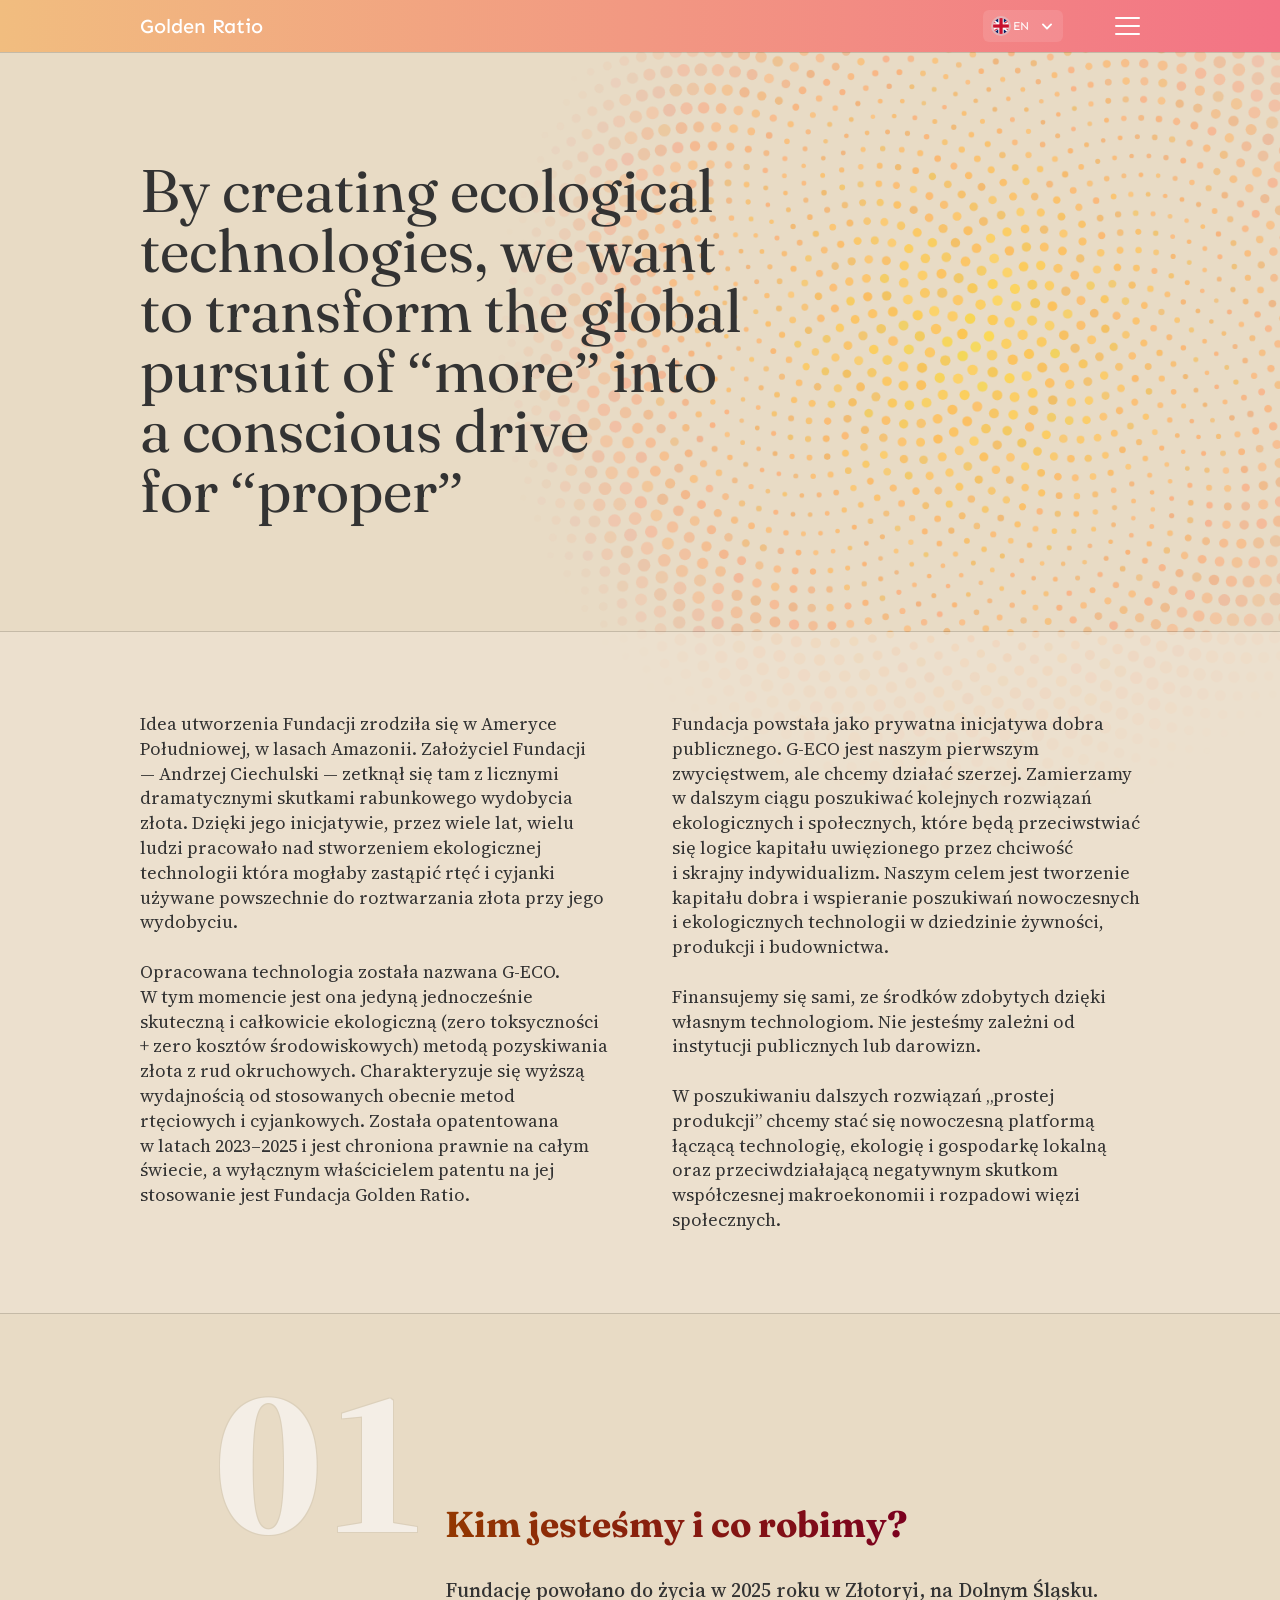
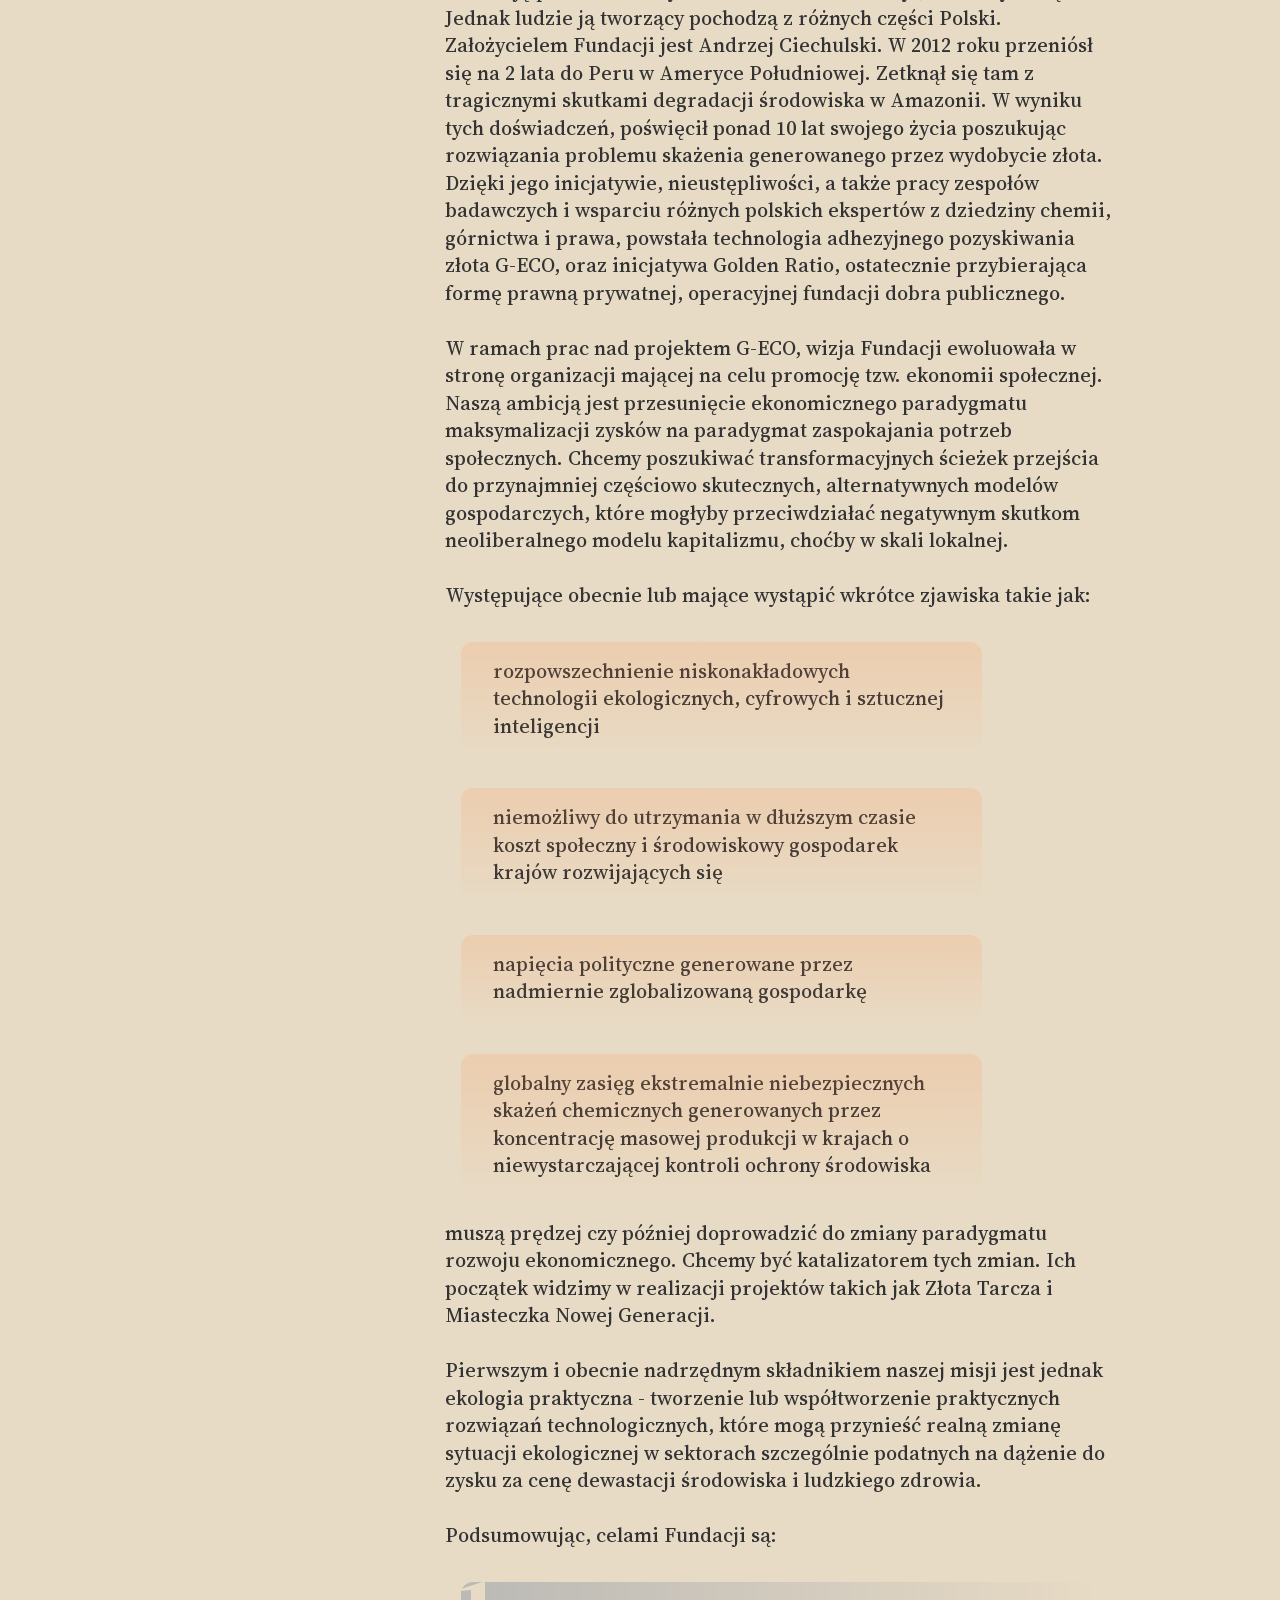
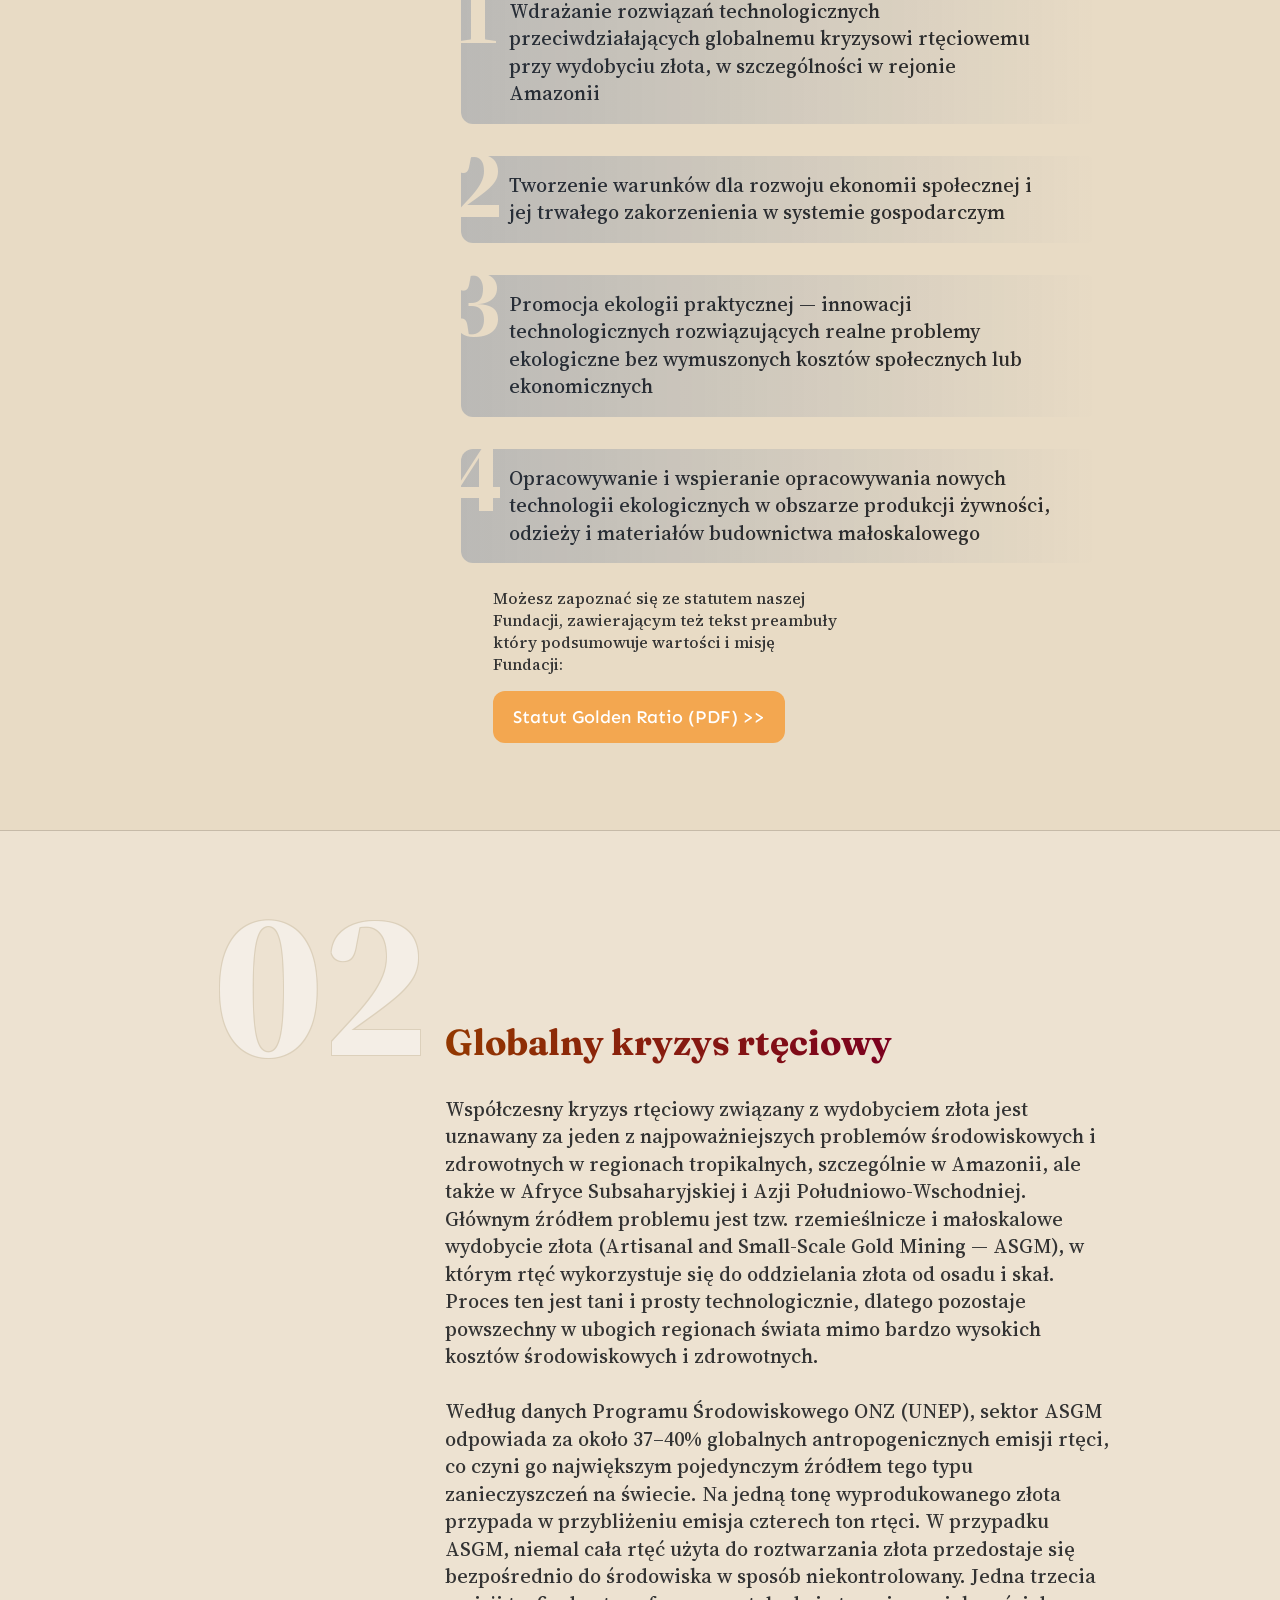
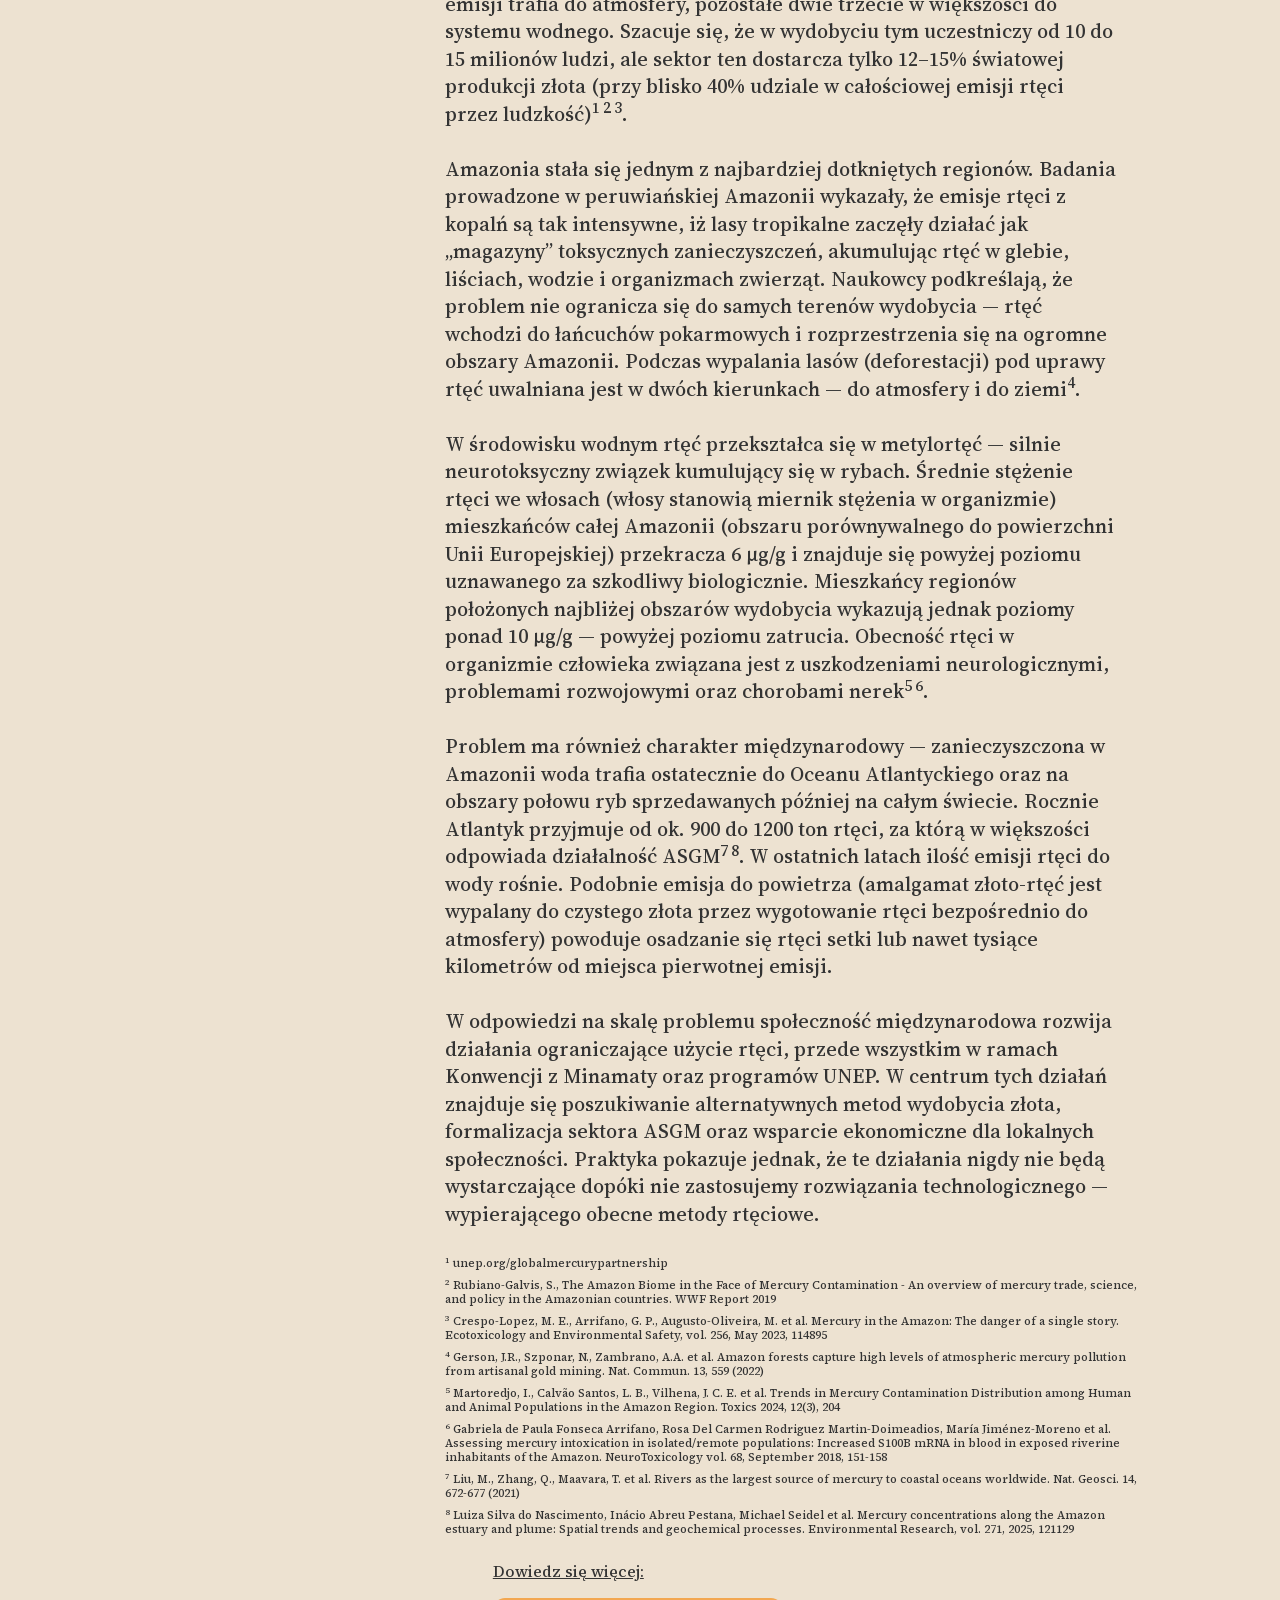
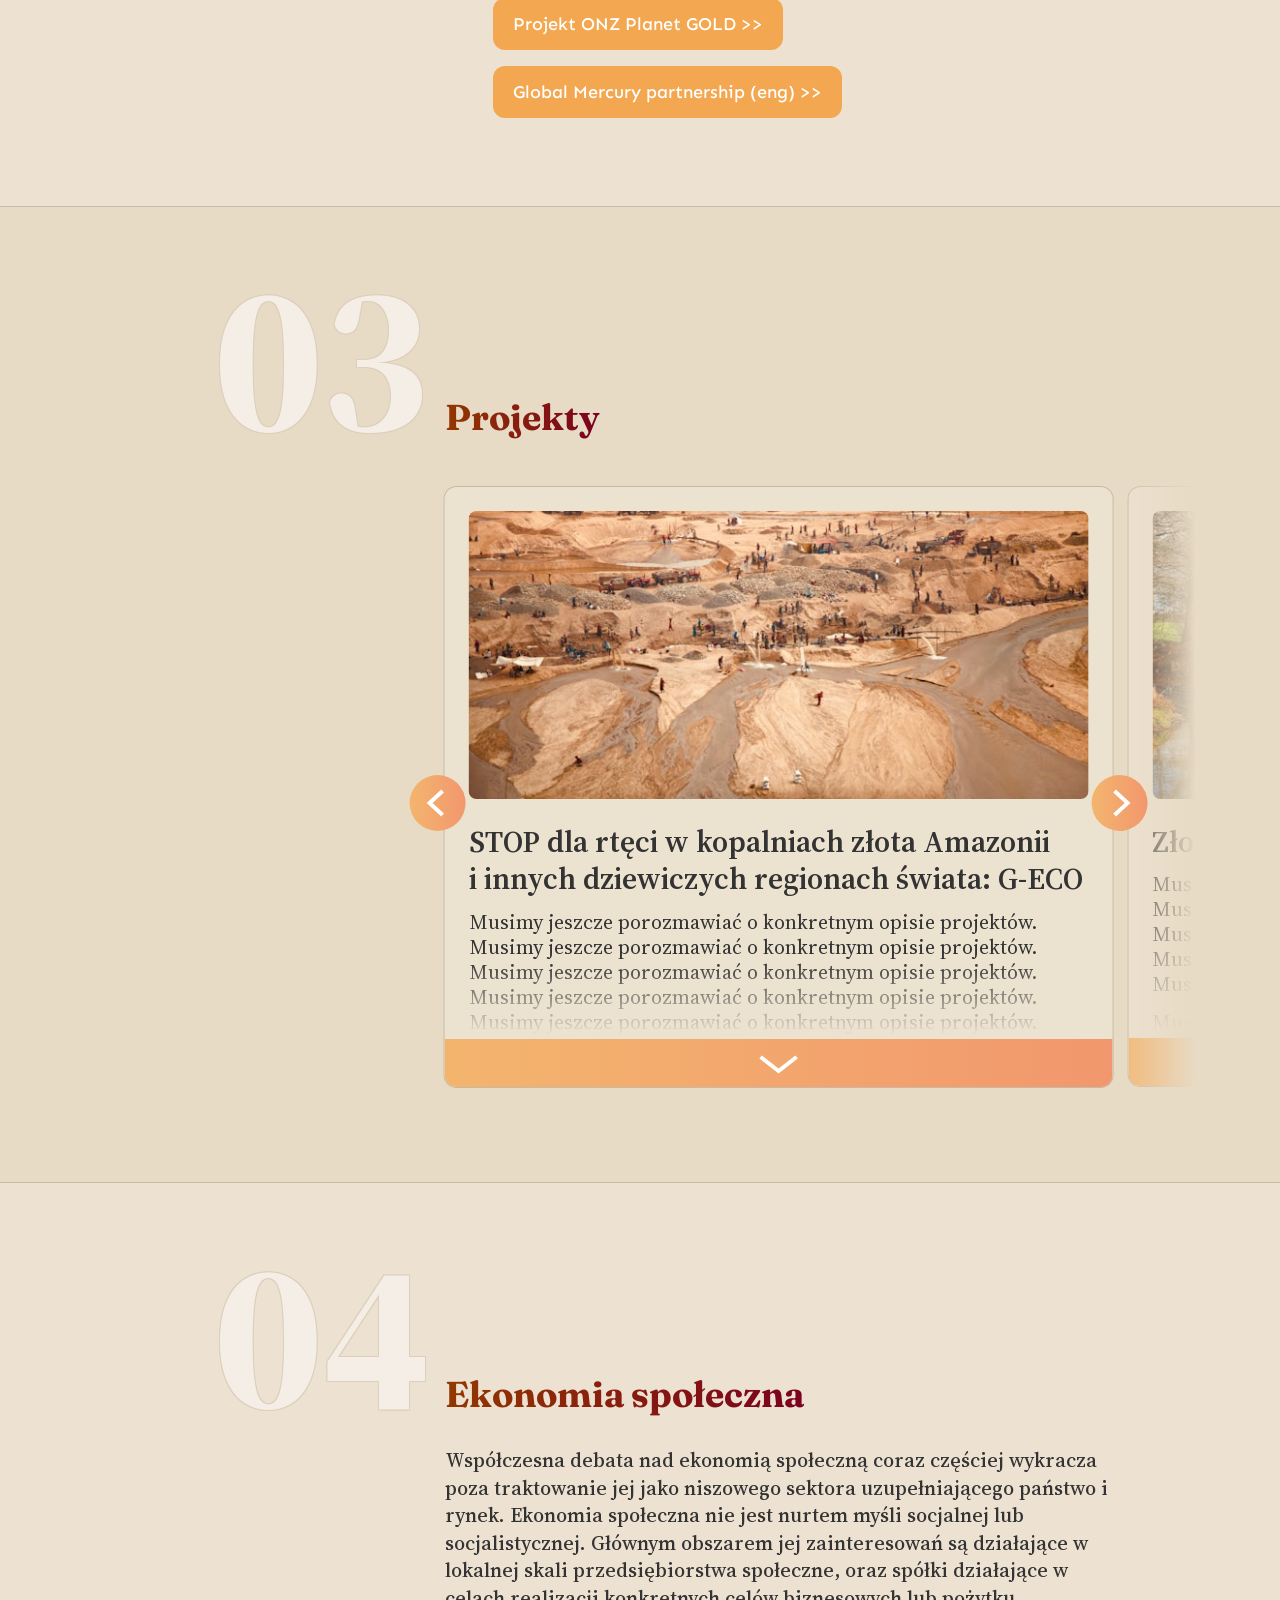
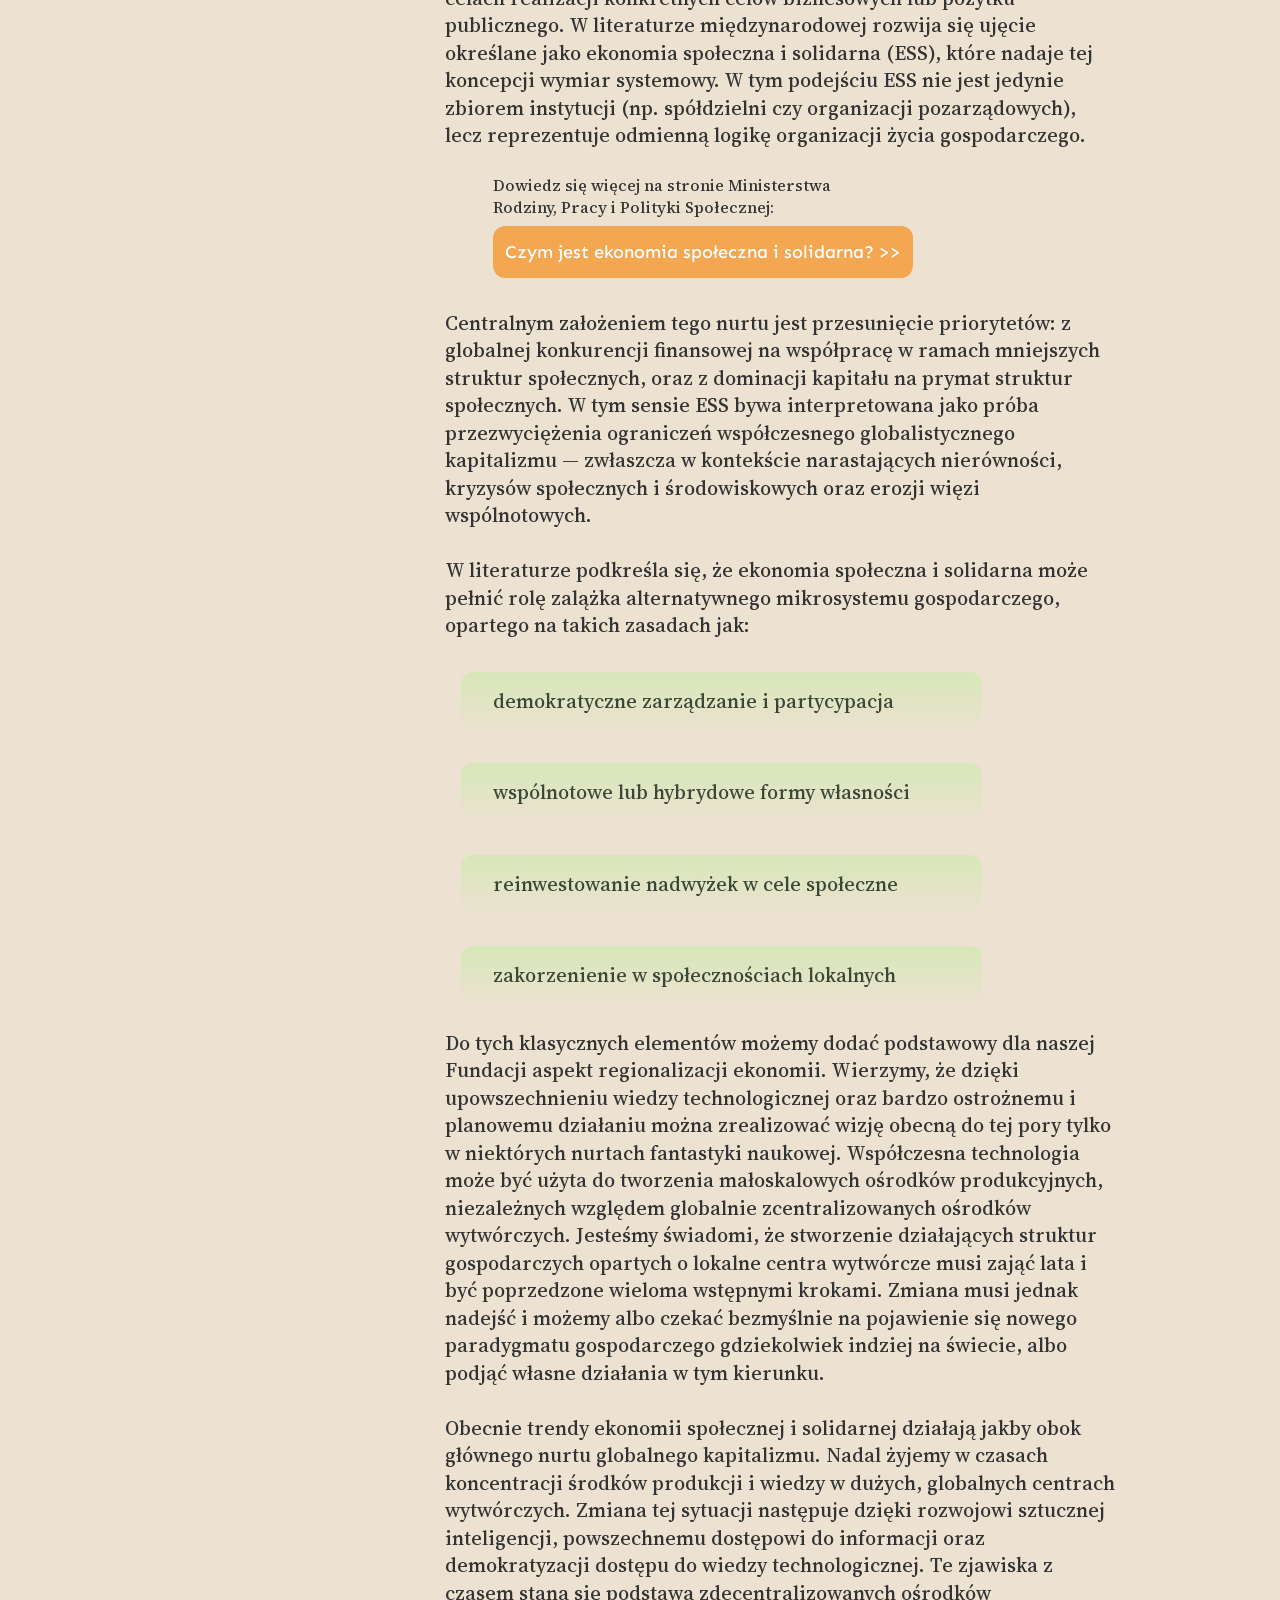
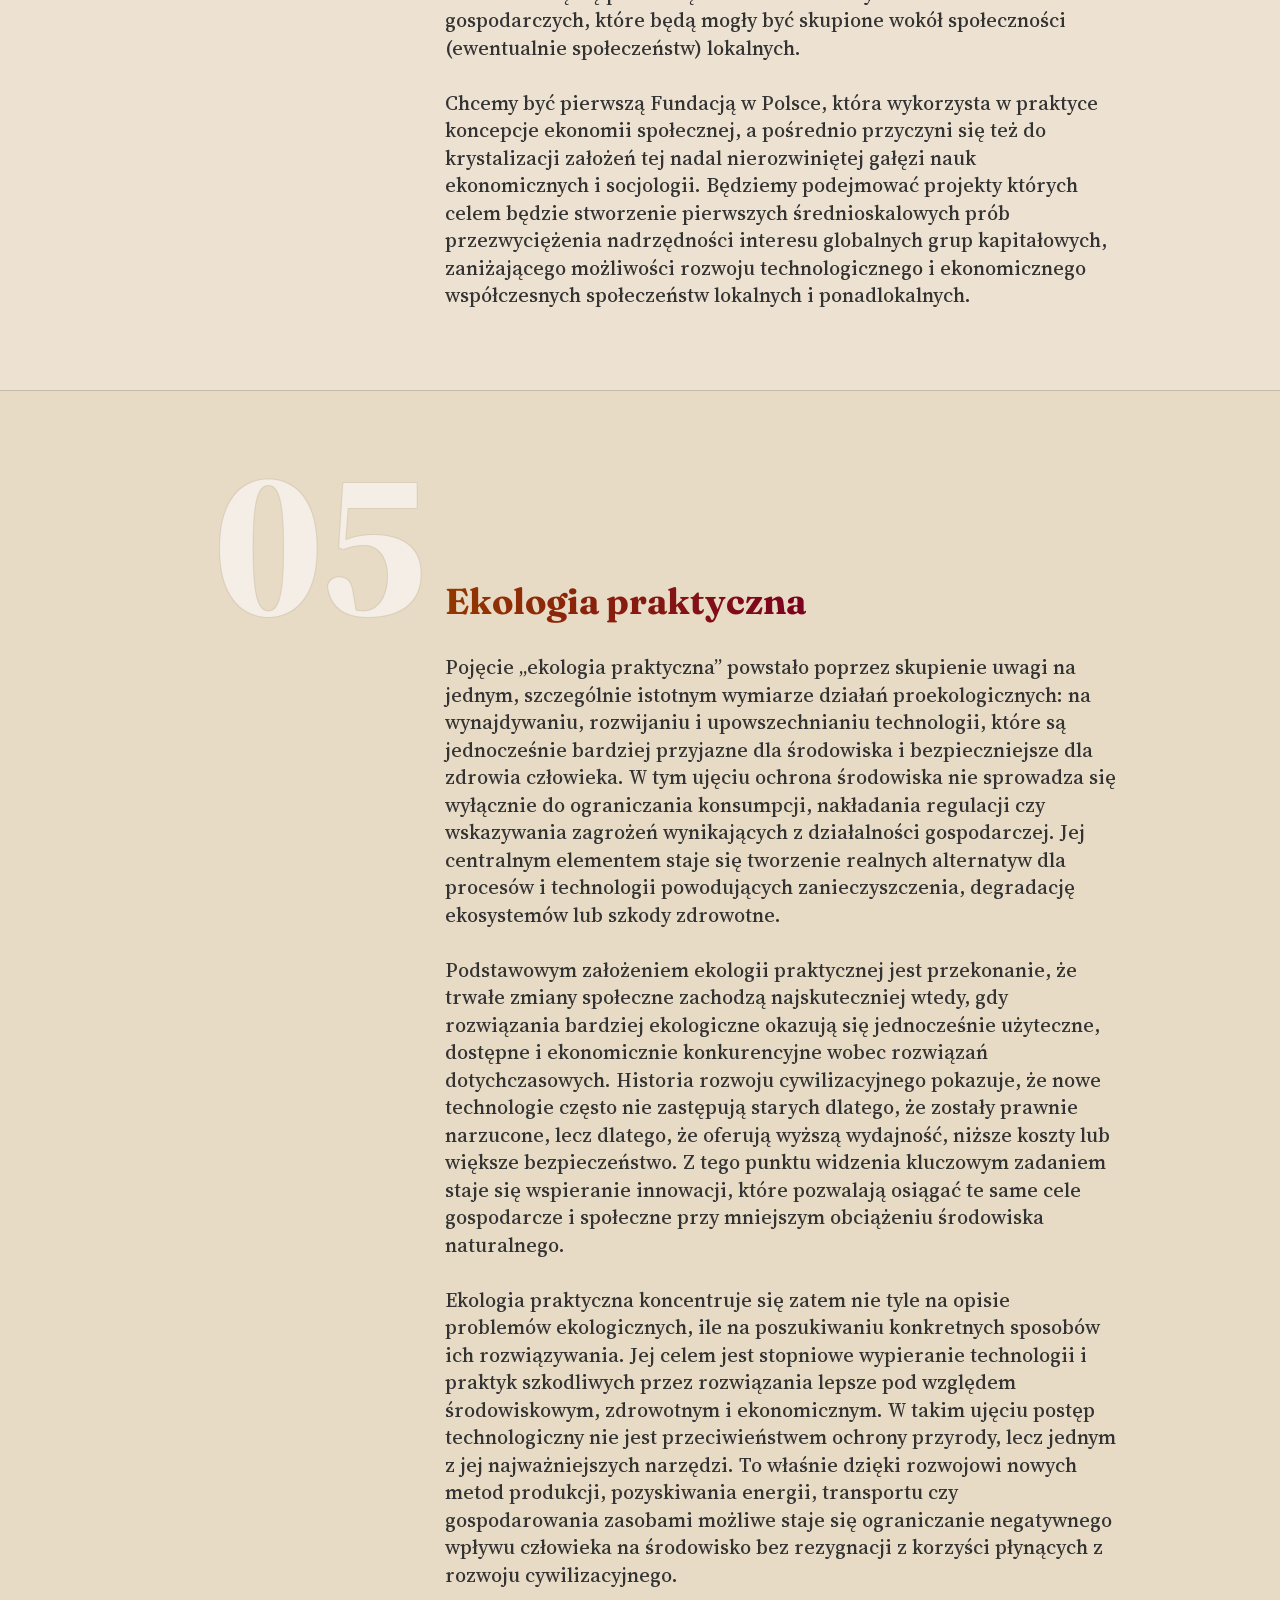
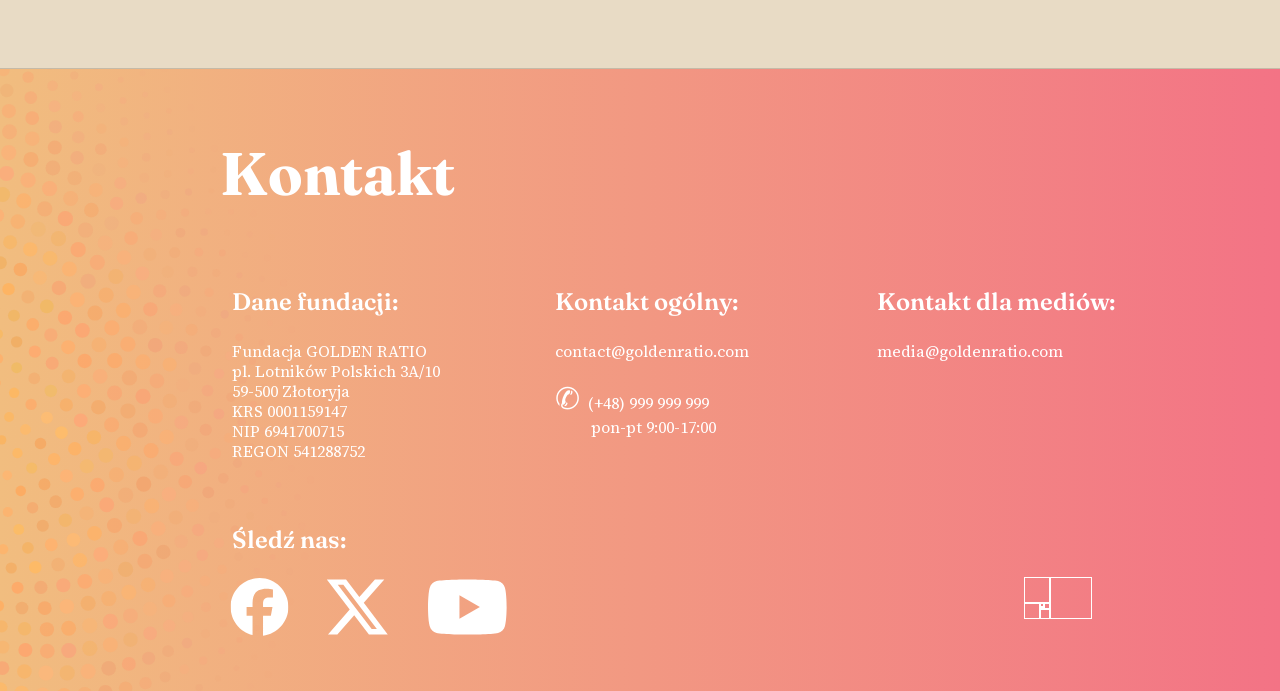
==== en/index.html @ 691ec21d "Add files via upload" ====
<!doctype html>
<html lang="en">
  <head>
    <meta charset="UTF-8" />
    <link rel="icon" type="image/svg+xml" href="/icons/favicon.svg" />
    <meta name="viewport" content="width=device-width, initial-scale=1.0" />
    <title>The Golden Ratio Foundation</title>

    <link rel="canonical" href="https://goldenratio.com/en/" />
    <link rel="alternate" hreflang="pl" href="https://goldenratio.com/" />
    <link rel="alternate" hreflang="en" href="https://goldenratio.com/en/" />
    <link rel="alternate" hreflang="es" href="https://goldenratio.com/es/" />
    <link rel="alternate" hreflang="pt" href="https://goldenratio.com/pt/" />
    <link rel="alternate" hreflang="x-default" href="https://goldenratio.com/" />

    <meta property="og:type" content="website">
    <meta property="og:title" content="The Golden Ratio Foundation">
    <meta property="og:description" content="We&rsquo;re transforming global &ldquo;more&rdquo; into a conscious &ldquo;good&rdquo;">
    <meta property="og:url" content="https://goldenratio.com/en/">
    <meta property="og:image" content="https://goldenratio.com/og-image.jpg">
    <meta property="og:locale" content="en_UK">
    <script type="module" crossorigin src="/assets/main-yOj0MkEY.js"></script>
    <link rel="stylesheet" crossorigin href="/assets/main-DpLhzsqS.css">
  </head>




  <body class="bg-prim text-sec font-main antialiased min-h-full min-w-full flex flex-col">

    <header
      id="start"
      x-data="{ menuOpen: false }"
      class="flex flex-col items-center"
    >

      <div class="navbar z-30 shadow-[0_0_0_1px_theme(colors.quin)]">
        <div class="containme flex items-center justify-between">
          <a
            href="#start"
            @click="menuOpen = false"
          >
            <div id="logo" class="cursor-pointer font-button font-medium text-xl text-bialy"> <!--potem do usunięcia te klasy -->
              <p class="p-3 pl-0">Golden Ratio</p>
              <!-- tutaj svg -->
            </div>
          </a>

          <div class="flex flex-row items-center">

            <div
              x-data="{
                open: false,
                toggle() {
                  if (this.open) {
                    return this.close()
                  }
  
                  this.$refs.button.focus()
  
                  this.open = true
                },
                close(focusAfter) {
                  if (! this.open) return
  
                  this.open = false
  
                  focusAfter && focusAfter.focus()
                }
              }"
              x-on:keydown.escape.prevent.stop="close($refs.button)"
              x-on:focusin.window="! $refs.panel.contains($event.target) && close()"
              x-id="['dropdown-button']"
              class="relative mr-4 tab:mr-10"
            >
              <!-- Button -->
              <button
                x-ref="button"
                x-on:click="toggle()"
                :aria-expanded="open"
                :aria-controls="$id('dropdown-button')"
                type="button"
                class="relative flex flex-row items-center whitespace-nowrap justify-between cursor-pointer text-bialy bg-lbialy10 hover:bg-lbialy20 pl-2.5 pr-1.5 py-1.5 rounded-md w-max gap-x-2 transition-colors duration-150 ease-in-out"
              >

                <div class="flex flex-row items-center">
                  <div class="relative w-4 h-4 rounded-full shadow-[0_0_0_2px_theme(colors.seven)] overflow-hidden mr-1">
                    <img
                      src="/icons/Flag_of_the_UK2.png"
                      alt="English"
                      loading="eager"
                      class="h-full w-auto absolute left-0 top-0 object-cover"
                    />
                  </div>
                  <p class="font-button font-light text-xs leading-none">EN</p>
                </div>
      
                <!-- Wskaźnik rozwijania -->
                <svg xmlns="http://www.w3.org/2000/svg" viewBox="0 0 16 16" fill="currentColor" class="size-5">
                  <path fill-rule="evenodd" d="M4.22 6.22a.75.75 0 0 1 1.06 0L8 8.94l2.72-2.72a.75.75 0 1 1 1.06 1.06l-3.25 3.25a.75.75 0 0 1-1.06 0L4.22 7.28a.75.75 0 0 1 0-1.06Z" clip-rule="evenodd" />
                </svg>
              </button>
      
              <!-- Panel językowy -->
              <div
                x-ref="panel"
                x-show="open"
                x-transition.origin.top.left
                x-on:click.outside="close($refs.button)"
                :id="$id('dropdown-button')"
                x-cloak
                class="absolute left-0 w-max rounded-md mt-1 z-10 origin-top-left font-button font-light text-sm text-sec bg-bialy90 overflow-hidden tab:text-base"
              >

                <ul>
                  <li>
                    <a href="/" class="flex items-center whitespace-nowrap justify-between pl-3 pr-4 py-2 hover:bg-six focus-visible:bg-six transition-colors duration-150 ease-in-out">
                      <div class="flex flex-row items-center">
                        <img
                          src="/icons/Flag_of_Poland2.png"
                          alt="Polski"
                          loading="lazy"
                          class="w-4 h-4 mr-2 image-render-pixelated"
                        />
                        <p>Polski</p>
                      </div>
                    </a>
                  </li>
                </ul>

                <ul>
                  <li>
                    <a href="/es/" class="flex items-center whitespace-nowrap justify-between pl-3 pr-4 py-2 hover:bg-six focus-visible:bg-six transition-colors duration-150 ease-in-out">
                      <div class="flex flex-row items-center">
                        <img
                          src="/icons/Flag_of_Spain2.png"
                          alt="Español"
                          loading="lazy"
                          class="w-4 h-4 mr-2 image-render-pixelated"
                        />
                        <p>Español</p>
                      </div>
                    </a>
                  </li>
                </ul>

                <ul>
                  <li>
                    <a href="/pt/" class="flex items-center whitespace-nowrap justify-between pl-3 pr-4 py-2 hover:bg-six focus-visible:bg-six transition-colors duration-150 ease-in-out">
                      <div class="flex flex-row items-center">
                        <img
                          src="/icons/Flag_of_Portugal2.png"
                          alt="Português"
                          loading="lazy"
                          class="w-4 h-4 mr-2 image-render-pixelated"
                        />
                        <p>Português</p>
                      </div>
                    </a>
                  </li>
                </ul>

              </div>
              <!-- koniec panelu językowego -->
            </div>
            
            <!-- alternatywny hamburger dla des: -->
            <div
              x-data="{ open: false }"
              class="relative hidden des:block"
            >
              <button
                @click="open = !open"
                :aria-expanded="open"
                class="flex flex-col justify-center items-center p-3 pr-0 space-y-[0.38rem] cursor-pointer"
                aria-label="Menu"
              >
                <span class="block w-[1.55rem] h-0.5 bg-bialy rounded-sm"></span>
                <span class="block w-[1.55rem] h-0.5 bg-bialy rounded-sm"></span>
                <span class="block w-[1.55rem] h-0.5 bg-bialy rounded-sm"></span>
              </button>

              <!-- PANEL ROZWIJANY DES: GŁÓWNEGO MENU -->
              <div
                x-show="open"
                x-cloak
                x-transition.origin.top.left
                @click.outside="open = false"
                class="absolute -left-10 w-max rounded-md mt-0 z-10 origin-top-left bg-prim/80 text-sec overflow-hidden shadow-xl"
              >

                <ul class="font-hero text-lg flex flex-col des:font-normal des:py-4">
                  <li>
                    <a
                      href="#section1"
                      @click="open = false"
                      class="block px-4 py-2 hover:bg-bialy10"
                    >
                      <span class="text-xs des:text-sm">01</span>&nbsp;&nbsp;Kim jesteśmy i co robimy?
                    </a>
                  </li>

                  <li>
                    <a
                      href="#section2"
                      @click="open = false"
                      class="block px-4 py-2 hover:bg-bialy10"
                    >
                      <span class="text-xs des:text-sm">02</span>&nbsp;&nbsp;Globalny kryzys rtęciowy
                    </a>
                  </li>

                  <li>
                    <a
                      href="#section3"
                      @click="open = false"
                      class="block px-4 py-2 hover:bg-bialy10"
                    >
                      <span class="text-xs des:text-sm">03</span>&nbsp;&nbsp;Projekty
                    </a>
                  </li>

                  <li>
                    <a
                      href="#section4"
                      @click="open = false"
                      class="block px-4 py-2 hover:bg-bialy10"
                    >
                      <span class="text-xs des:text-sm">04</span>&nbsp;&nbsp;Ekonomia społeczna
                    </a>
                  </li>

                  <li>
                    <a
                      href="#section5"
                      @click="open = false"
                      class="block px-4 py-2 hover:bg-bialy10"
                    >
                      <span class="text-xs des:text-sm">05</span>&nbsp;&nbsp;Ekologia praktyczna
                    </a>
                  </li>

                  <li>
                    <a
                      href="#section6"
                      @click="open = false"
                      class="block px-4 py-2 hover:bg-bialy10"
                    >
                      <span class="text-xs des:text-sm">06</span>&nbsp;&nbsp;Kontakt
                    </a>
                  </li>
                </ul>
              </div>
              <!-- KONIEC PANELU ROZWIJANEGO DES: GŁÓWNEGO MENU -->
            </div>

            <div id="hamburger" class="des:hidden">
              <button
                @click="menuOpen = true"
                class="flex flex-col justify-center items-center p-3 pr-0 space-y-[0.38rem] cursor-pointer"
                aria-label="Menu"
              >
                <span class="block w-[1.55rem] h-0.5 bg-bialy rounded-sm"></span>
                <span class="block w-[1.55rem] h-0.5 bg-bialy rounded-sm"></span>
                <span class="block w-[1.55rem] h-0.5 bg-bialy rounded-sm"></span>
              </button>
            </div>
          </div>
        </div>
      </div>
      
      <nav
        x-show="menuOpen"
        x-cloak
        x-transition:enter="transform transition ease-out duration-300"
        x-transition:enter-start="translate-x-full"
        x-transition:enter-end="translate-x-0"
        x-transition:leave="transform transition ease-in duration-300"
        x-transition:leave-start="translate-x-0"
        x-transition:leave-end="translate-x-full"
        @click.outside="menuOpen = false"
        class="fixed top-0 right-0 h-screen bg-prim text-sec z-50 shadow-xl w-full tab:w-5/12 des:hidden"
      >
        <div class="flex justify-start p-4">
          <div class="flex justify-end w-full des:w-4/5 des:max-w-[750px]">
            <button
              @click="menuOpen = false"
              aria-label="Close menu"
              class="text-5xl font-bold leading-none cursor-pointer mr-2 tab:mr-4"
              >
              &times;
            </button>
          </div>
        </div>
        <ul class="font-hero text-lg flex flex-col mt-6 des:mt-18 des:text-2xl">
          <li>
            <a
              href="#section1"
              @click="menuOpen = false"
              class="block px-8 py-4 hover:bg-bialy10"
            >
              <span class="text-xs des:text-sm">01</span>&nbsp;&nbsp;Kim jesteśmy i co robimy?
            </a>
          </li>

          <li>
            <a
              href="#section2"
              @click="menuOpen = false"
              class="block px-8 py-4 hover:bg-bialy10"
            >
              <span class="text-xs des:text-sm">02</span>&nbsp;&nbsp;Globalny kryzys rtęciowy
            </a>
          </li>

          <li>
            <a
              href="#section3"
              @click="menuOpen = false"
              class="block px-8 py-4 hover:bg-bialy10"
            >
              <span class="text-xs des:text-sm">03</span>&nbsp;&nbsp;Projekty
            </a>
          </li>

          <li>
            <a
              href="#section4"
              @click="menuOpen = false"
              class="block px-8 py-4 hover:bg-bialy10"
            >
              <span class="text-xs des:text-sm">04</span>&nbsp;&nbsp;Ekonomia społeczna
            </a>
          </li>

          <li>
            <a
              href="#section5"
              @click="menuOpen = false"
              class="block px-8 py-4 hover:bg-bialy10"
            >
              <span class="text-xs des:text-sm">05</span>&nbsp;&nbsp;Ekologia praktyczna
            </a>
          </li>

          <li>
            <a
              href="#section6"
              @click="menuOpen = false"
              class="block px-8 py-4 hover:bg-bialy10"
            >
              <span class="text-xs des:text-sm">06</span>&nbsp;&nbsp;Kontakt
            </a>
          </li>

        </ul>
      </nav>

      <div id="hero section" class="section w-full overflow-visible [contain:layout]">
        <div id="hero content" class="containme relative overflow-visible flex flex-col justify-start items-center tab:pt-12 tab:flex-row tab:justify-center tab:justify-start">
          <div id="spiral1" class="z-0 absolute h-full w-[80vh] opacity-30 tab:w-246 tab:opacity-100 tab:translate-x-3/12 des:w-full des:translate-x-4/12 des:max-w-[1200px]"></div>
          <p class="z-10 font-hero text-3xl leading-none w-full text-center pt-30 pb-20 tab:py-24 tab:text-left tab:w-[34rem] tab:text-5xl des:py-28 des:w-[42.5rem] des:text-6xl">By&nbsp;creating ecological technologies, we want to&nbsp;transform the&nbsp;global pursuit of&nbsp;&ldquo;more&rdquo; into a&nbsp;conscious drive for&nbsp;&ldquo;proper&rdquo;</p>
        </div>
      </div>
    </header>



    <section id="introduction" class="section z-20 bg-quad shadow-[0_0_0_1px_theme(colors.quin)]">
      <div class="containme grid grid-cols-1 tab:grid-cols-2 gap-x-[6rem] gap-y-[1.55rem] py-10 tab:py-20 tab:gap-x-[4rem]">
        <p class="font-normal text-xs tab:text-base tab:leading-tight des:text-lg des:leading-[1.55rem]">Idea utworzenia Fundacji zrodziła się w&nbsp;Ameryce Południowej, w&nbsp;lasach Amazonii. Założyciel Fundacji &mdash;&nbsp;Andrzej Ciechulski &mdash;&nbsp;zetknął się tam z&nbsp;licznymi dramatycznymi skutkami rabunkowego wydobycia złota. Dzięki jego inicjatywie, przez wiele lat, wielu ludzi pracowało nad stworzeniem ekologicznej technologii która mogłaby zastąpić rtęć i&nbsp;cyjanki używane powszechnie do roztwarzania złota przy jego wydobyciu.<br><br>
        Opracowana technologia została nazwana G&#8209;ECO. W&nbsp;tym momencie jest ona jedyną jednocześnie skuteczną i&nbsp;całkowicie ekologiczną (zero toksyczności + zero kosztów środowiskowych) metodą pozyskiwania złota z&nbsp;rud okruchowych. Charakteryzuje się wyższą wydajnością od stosowanych obecnie metod rtęciowych i&nbsp;cyjankowych. Została opatentowana w&nbsp;latach 2023&ndash;2025 i&nbsp;jest chroniona prawnie na całym świecie, a&nbsp;wyłącznym właścicielem patentu na jej stosowanie jest Fundacja Golden Ratio.</p>
        <p class="font-normal text-xs tab:text-base tab:leading-tight des:text-lg des:leading-[1.55rem]">Fundacja powstała jako prywatna inicjatywa dobra publicznego. G&#8209;ECO jest naszym pierwszym zwycięstwem, ale chcemy działać szerzej. Zamierzamy w&nbsp;dalszym ciągu poszukiwać kolejnych rozwiązań ekologicznych i&nbsp;społecznych, które będą przeciwstwiać się logice kapitału uwięzionego przez chciwość i&nbsp;skrajny indywidualizm. Naszym celem jest tworzenie kapitału dobra i&nbsp;wspieranie poszukiwań nowoczesnych i ekologicznych technologii w&nbsp;dziedzinie żywności, produkcji i&nbsp;budownictwa.<br><br>
        Finansujemy się sami, ze środków zdobytych dzięki własnym technologiom. Nie jesteśmy zależni od instytucji publicznych lub darowizn.<br><br>
        W&nbsp;poszukiwaniu dalszych rozwiązań &bdquo;prostej produkcji” chcemy stać się nowoczesną platformą łączącą technologię, ekologię i&nbsp;gospodarkę lokalną oraz przeciwdziałającą negatywnym skutkom współczesnej makroekonomii i&nbsp;rozpadowi więzi społecznych.</p>
      </div>
    </section>





    <section id="section1" class="section">

      <div
      x-data="{
        active: false,
        init() {
          this.active = this.$el.classList.contains('sticky_progress--active')

          const observer = new MutationObserver(() => {
            this.active = this.$el.classList.contains('sticky_progress--active')
          })

          observer.observe(this.$el, {
            attributes: true,
            attributeFilter: ['class']
          })
        }
      }"
      class="sticky_progress containme grid grid-cols-1 tab:grid-cols-10 gap-x-4 gap-y-0 pt-12 pb-20"
      >

        <div class="sticky_fade self-baseline tab:text-right tab:sticky tab:top-12 tab:col-span-3">

          <p
          :class="active ? 'scale-0' : 'scale-100'"
          class="text-[6rem] tab:text-[10rem] des:text-[13rem] font-extrabold text-tert [text-shadow:-1px_-1px_0_theme(colors.eight),1px_-1px_0_theme(colors.eight),-1px_1px_0_theme(colors.eight),1px_1px_0_theme(colors.eight)] line-clamp-none leading-none transition-transform duration-500 ease-out origin-top-right"
          >
            01
          </p>

          <p
          x-show="active"
          x-transition.opacity.duration.300ms
          class="relative place-self-end mr-6 font-hero font-bold leading-tight text-lg bg-secondary-gradient bg-clip-text text-transparent -translate-y-[8.5rem] tab:w-9/12 tab:text-xl des:w-10/12 des:text-3xl des:-translate-y-[11.5rem]"
          >
            Kim jesteśmy i&nbsp;co robimy?
          </p>

        </div>

        <div class="relative self-baseline tab:col-span-7">

          <p class="self-baseline font-hero font-bold leading-relaxed text-2xl bg-secondary-gradient bg-clip-text text-transparent tab:w-max tab:text-3xl des:text-4xl">Kim jesteśmy i co robimy?</p>

          <p class="paragraph">Fundację powołano do życia w 2025 roku w Złotoryi, na Dolnym Śląsku. Jednak ludzie ją tworzący pochodzą z różnych części Polski. Założycielem Fundacji jest Andrzej Ciechulski. W 2012 roku przeniósł się na 2 lata do Peru w Ameryce Południowej. Zetknął się tam z tragicznymi skutkami degradacji środowiska w Amazonii. W wyniku tych doświadczeń, poświęcił ponad 10 lat swojego życia poszukując rozwiązania problemu skażenia generowanego przez wydobycie złota. Dzięki jego inicjatywie, nieustępliwości, a także pracy zespołów badawczych i wsparciu różnych polskich ekspertów z dziedziny chemii, górnictwa i prawa, powstała technologia adhezyjnego pozyskiwania złota G&#8209;ECO, oraz inicjatywa Golden Ratio, ostatecznie przybierająca formę prawną prywatnej, operacyjnej fundacji dobra publicznego.<br><br>
          W ramach prac nad projektem G&#8209;ECO, wizja Fundacji ewoluowała w stronę organizacji mającej na celu promocję tzw. ekonomii społecznej. Naszą ambicją jest przesunięcie ekonomicznego paradygmatu maksymalizacji zysków na paradygmat zaspokajania potrzeb społecznych. Chcemy poszukiwać transformacyjnych ścieżek przejścia do przynajmniej częściowo skutecznych, alternatywnych modelów gospodarczych, które mogłyby przeciwdziałać negatywnym skutkom neoliberalnego modelu kapitalizmu, choćby w skali lokalnej.<br><br>
          Występujące obecnie lub mające wystąpić wkrótce zjawiska takie jak:</p>

          <p class="paragraph_point relative w-10/12 tab:w-9/12 before:content-[''] before:block before:absolute before:inset-0 before:bg-tertiary-gradient before:opacity-20 before:rounded-xl">rozpowszechnienie niskonakładowych technologii ekologicznych, cyfrowych i sztucznej inteligencji</p>

          <p class="paragraph_point relative w-10/12 tab:w-9/12 before:content-[''] before:block before:absolute before:inset-0 before:bg-tertiary-gradient before:opacity-20 before:rounded-xl">niemożliwy do utrzymania w dłuższym czasie koszt społeczny i środowiskowy gospodarek krajów rozwijających się</p>

          <p class="paragraph_point relative w-10/12 tab:w-9/12 before:content-[''] before:block before:absolute before:inset-0 before:bg-tertiary-gradient before:opacity-20 before:rounded-xl">napięcia polityczne generowane przez nadmiernie zglobalizowaną gospodarkę</p>

          <p class="paragraph_point relative w-10/12 tab:w-9/12 before:content-[''] before:block before:absolute before:inset-0 before:bg-tertiary-gradient before:opacity-20 before:rounded-xl">globalny zasięg ekstremalnie niebezpiecznych skażeń chemicznych generowanych przez koncentrację masowej produkcji w krajach o niewystarczającej kontroli ochrony środowiska</p>

          <p class="paragraph mt-">muszą prędzej czy później doprowadzić do zmiany paradygmatu rozwoju ekonomicznego. Chcemy być katalizatorem tych zmian. Ich początek widzimy w realizacji projektów takich jak Złota Tarcza i Miasteczka Nowej Generacji.<br><br>
          Pierwszym i obecnie nadrzędnym składnikiem naszej misji jest jednak ekologia praktyczna - tworzenie lub współtworzenie praktycznych rozwiązań technologicznych, które mogą przynieść realną zmianę sytuacji ekologicznej w sektorach szczególnie podatnych na dążenie do zysku za cenę dewastacji środowiska i ludzkiego zdrowia.<br><br>
          Podsumowując, celami Fundacji są:</p>

          <div class="relative mt-8 mx-4 w-full">
            <div class="relative mix-blend-multiply w-11/12 before:content-[''] before:block before:absolute before:inset-0 before:bg-quaternary-gradient before:opacity-20 before:rounded-xl">
              <p class="absolute text-white top-0 left-0 font-extrabold leading-none -translate-y-5 -translate-x-2 text-8xl">1</p>
              <p class="paragraph_point pl-14">Wdrażanie rozwiązań technologicznych przeciwdziałających globalnemu kryzysowi rtęciowemu przy wydobyciu złota, w szczególności w rejonie Amazonii</p>
            </div>
          </div>

          <div class="relative mt-8 mx-4 w-full">
            <div class="relative mix-blend-multiply w-11/12 before:content-[''] before:block before:absolute before:inset-0 before:bg-quaternary-gradient before:opacity-20 before:rounded-xl">
              <p class="absolute text-white top-0 left-0 font-extrabold leading-none -translate-y-5 -translate-x-2 text-8xl">2</p>
              <p class="paragraph_point pl-14">Tworzenie warunków dla rozwoju ekonomii społecznej i jej trwałego zakorzenienia w systemie gospodarczym</p>
            </div>
          </div>

          <div class="relative mt-8 mx-4 w-full">
            <div class="relative mix-blend-multiply w-11/12 before:content-[''] before:block before:absolute before:inset-0 before:bg-quaternary-gradient before:opacity-20 before:rounded-xl">
              <p class="absolute text-white top-0 left-0 font-extrabold leading-none -translate-y-5 -translate-x-2 text-8xl">3</p>
              <p class="paragraph_point pl-14">Promocja ekologii praktycznej &mdash; innowacji technologicznych rozwiązujących realne problemy ekologiczne bez wymuszonych kosztów społecznych lub ekonomicznych</p>
            </div>
          </div>

          <div class="relative mt-8 mx-4 w-full">
            <div class="relative mix-blend-multiply w-11/12 before:content-[''] before:block before:absolute before:inset-0 before:bg-quaternary-gradient before:opacity-20 before:rounded-xl">
              <p class="absolute text-white top-0 left-0 font-extrabold leading-none -translate-y-5 -translate-x-2 text-8xl">4</p>
              <p class="paragraph_point pl-14">Opracowywanie i wspieranie opracowywania nowych technologii ekologicznych w obszarze produkcji żywności, odzieży i materiałów budownictwa małoskalowego</p>
            </div>
          </div>

          <p class="paragraph_small">Możesz zapoznać się ze statutem naszej Fundacji, zawierającym też tekst preambuły który podsumowuje wartości i misję Fundacji:</p>

          <a href="/GOLDEN RATIO statut.pdf" target="_blank" rel="noopener noreferrer">
            <button class="button">Statut Golden Ratio (PDF) &gt;&gt;</button>
          </a>
          
        </div>
      </div>
    </section>





    <section id="section2" class="section bg-bialy20 shadow-[0_0_0_1px_theme(colors.quin)]">

      <div
      x-data="{
        active: false,
        init() {
          this.active = this.$el.classList.contains('sticky_progress--active')

          const observer = new MutationObserver(() => {
            this.active = this.$el.classList.contains('sticky_progress--active')
          })

          observer.observe(this.$el, {
            attributes: true,
            attributeFilter: ['class']
          })
        }
      }"
      class="sticky_progress containme grid grid-cols-1 tab:grid-cols-10 gap-x-4 gap-y-0 pt-12 pb-20"
      >

        <div class="sticky_fade self-baseline tab:text-right tab:sticky tab:top-12 tab:col-span-3">

          <p
          :class="active ? 'scale-0' : 'scale-100'"
          class="text-[6rem] tab:text-[10rem] des:text-[13rem] font-extrabold text-tert [text-shadow:-1px_-1px_0_theme(colors.eight),1px_-1px_0_theme(colors.eight),-1px_1px_0_theme(colors.eight),1px_1px_0_theme(colors.eight)] line-clamp-none leading-none transition-transform duration-500 ease-out origin-top-right"
          >
            02
          </p>

          <p
          x-show="active"
          x-transition.opacity.duration.300ms
          class="relative place-self-end mr-6 font-hero font-bold leading-tight text-lg bg-secondary-gradient bg-clip-text text-transparent -translate-y-[8.5rem] tab:w-9/12 tab:text-xl des:w-10/12 des:text-3xl des:-translate-y-[11.5rem]"
          >
            Globalny kryzys rtęciowy
          </p>

        </div>

        <div class="relative self-baseline tab:col-span-7">

          <p class="self-baseline font-hero font-bold leading-relaxed text-2xl bg-secondary-gradient bg-clip-text text-transparent tab:w-max tab:text-3xl des:text-4xl">Globalny kryzys rtęciowy</p>

          <p class="paragraph">Współczesny kryzys rtęciowy związany z wydobyciem złota jest uznawany za jeden z najpoważniejszych problemów środowiskowych i zdrowotnych w regionach tropikalnych, szczególnie w Amazonii, ale także w Afryce Subsaharyjskiej i Azji Południowo-Wschodniej. Głównym źródłem problemu jest tzw. rzemieślnicze i małoskalowe wydobycie złota (Artisanal and Small-Scale Gold Mining &mdash; ASGM), w którym rtęć wykorzystuje się do oddzielania złota od osadu i skał. Proces ten jest tani i prosty technologicznie, dlatego pozostaje powszechny w ubogich regionach świata mimo bardzo wysokich kosztów środowiskowych i zdrowotnych.<br><br>
          Według danych Programu Środowiskowego ONZ (UNEP), sektor ASGM odpowiada za około 37&ndash;40% globalnych antropogenicznych emisji rtęci, co czyni go największym pojedynczym źródłem tego typu zanieczyszczeń na świecie. Na jedną tonę wyprodukowanego złota przypada w przybliżeniu emisja czterech ton rtęci. W przypadku ASGM, niemal cała rtęć użyta do roztwarzania złota przedostaje się bezpośrednio do środowiska w sposób niekontrolowany. Jedna trzecia emisji trafia do atmosfery, pozostałe dwie trzecie w większości do systemu wodnego. Szacuje się, że w wydobyciu tym uczestniczy od 10 do 15 milionów ludzi, ale sektor ten dostarcza tylko 12&ndash;15% światowej produkcji złota (przy blisko 40% udziale w całościowej emisji rtęci przez ludzkość)<sup>1 2 3</sup>.<br><br>
          Amazonia stała się jednym z najbardziej dotkniętych regionów. Badania prowadzone w peruwiańskiej Amazonii wykazały, że emisje rtęci z kopalń są tak intensywne, iż lasy tropikalne zaczęły działać jak „magazyny” toksycznych zanieczyszczeń, akumulując rtęć w glebie, liściach, wodzie i organizmach zwierząt. Naukowcy podkreślają, że problem nie ogranicza się do samych terenów wydobycia — rtęć wchodzi do łańcuchów pokarmowych i rozprzestrzenia się na ogromne obszary Amazonii. Podczas wypalania lasów (deforestacji) pod uprawy rtęć uwalniana jest w dwóch kierunkach &mdash; do atmosfery i do ziemi<sup>4</sup>.<br><br>
          W środowisku wodnym rtęć przekształca się w metylortęć — silnie neurotoksyczny związek kumulujący się w rybach. Średnie stężenie rtęci we włosach (włosy stanowią miernik stężenia w organizmie) mieszkańców całej Amazonii (obszaru porównywalnego do powierzchni Unii Europejskiej) przekracza 6 μg/g i znajduje się powyżej poziomu uznawanego za szkodliwy biologicznie. Mieszkańcy regionów położonych najbliżej obszarów wydobycia wykazują jednak poziomy ponad 10 μg/g &mdash; powyżej poziomu zatrucia. Obecność rtęci w organizmie człowieka związana jest z uszkodzeniami neurologicznymi, problemami rozwojowymi oraz chorobami nerek<sup>5 6</sup>.<br><br>
          Problem ma również charakter międzynarodowy &mdash; zanieczyszczona w Amazonii woda trafia ostatecznie do Oceanu Atlantyckiego oraz na obszary połowu ryb sprzedawanych później na całym świecie. Rocznie Atlantyk przyjmuje od ok. 900 do 1200 ton rtęci, za którą w większości odpowiada działalność ASGM<sup>7 8</sup>. W ostatnich latach ilość emisji rtęci do wody rośnie. Podobnie emisja do powietrza (amalgamat złoto-rtęć jest wypalany do czystego złota przez wygotowanie rtęci bezpośrednio do atmosfery) powoduje osadzanie się rtęci setki lub nawet tysiące kilometrów od miejsca pierwotnej emisji.<br><br>
          W odpowiedzi na skalę problemu społeczność międzynarodowa rozwija działania ograniczające użycie rtęci, przede wszystkim w ramach Konwencji z Minamaty oraz programów UNEP. W centrum tych działań znajduje się poszukiwanie alternatywnych metod wydobycia złota, formalizacja sektora ASGM oraz wsparcie ekonomiczne dla lokalnych społeczności. Praktyka pokazuje jednak, że te działania nigdy nie będą wystarczające dopóki nie zastosujemy rozwiązania technologicznego &mdash; wypierającego obecne metody rtęciowe.</p>

          <p class="paragraph_tiny mt-7"><sup>1</sup><a href="https://www.unep.org/globalmercurypartnership/what-we-do/artisanal-and-small-scale-gold-mining-asgm">&nbsp;unep.org/globalmercurypartnership</a></p>
          <p class="paragraph_tiny"><sup>2</sup><a href="https://wwfint.awsassets.panda.org/downloads/reporte_eng_2.pdf">&nbsp;Rubiano-Galvis, S., The Amazon Biome in the Face of Mercury Contamination - An overview of mercury trade, science, and policy in the Amazonian countries. WWF Report 2019</a></p>
          <p class="paragraph_tiny"><sup>3</sup><a href="https://doi.org/10.1016/j.ecoenv.2023.114895">&nbsp;Crespo-Lopez, M. E., Arrifano, G. P., Augusto-Oliveira, M. et al. Mercury in the Amazon: The danger of a single story. Ecotoxicology and Environmental Safety, vol. 256, May 2023, 114895</a></p>
          <p class="paragraph_tiny"><sup>4</sup><a href="https://doi.org/10.1038/s41467-022-27997-3">&nbsp;Gerson, J.R., Szponar, N., Zambrano, A.A. et al. Amazon forests capture high levels of atmospheric mercury pollution from artisanal gold mining. Nat. Commun. 13, 559 (2022)</a></p>
          <p class="paragraph_tiny"><sup>5</sup><a href="https://doi.org/10.3390/toxics12030204">&nbsp;Martoredjo, I., Calvão Santos, L. B., Vilhena, J. C. E. et al. Trends in Mercury Contamination Distribution among Human and Animal Populations in the Amazon Region. Toxics 2024, 12(3), 204</a></p>
          <p class="paragraph_tiny"><sup>6</sup><a href="https://doi.org/10.1016/j.neuro.2018.07.018">&nbsp;Gabriela de Paula Fonseca Arrifano, Rosa Del Carmen Rodriguez Martin-Doimeadios, María Jiménez-Moreno et al. Assessing mercury intoxication in isolated/remote populations: Increased S100B mRNA in blood in exposed riverine inhabitants of the Amazon. NeuroToxicology vol. 68, September 2018, 151-158</a></p>
          <p class="paragraph_tiny"><sup>7</sup><a href="https://doi.org/10.1038/s41561-021-00793-2">&nbsp;Liu, M., Zhang, Q., Maavara, T. et al. Rivers as the largest source of mercury to coastal oceans worldwide. Nat. Geosci. 14, 672-677 (2021)</a><br></p>
          <p class="paragraph_tiny"><sup>8</sup><a href="https://doi.org/10.1016/j.envres.2025.121129">&nbsp;Luiza Silva do Nascimento, Inácio Abreu Pestana, Michael Seidel et al. Mercury concentrations along the Amazon estuary and plume: Spatial trends and geochemical processes. Environmental Research, vol. 271, 2025, 121129</a><br></p>

          <p class="paragraph_small mb-4 underline">Dowiedz się więcej:</p>

          <a href="https://www.planetgold.org" target="_blank" rel="noopener noreferrer">
            <button class="button">Projekt ONZ Planet GOLD &gt;&gt;</button>
          </a>

          <a href="https://www.unep.org/globalmercurypartnership/" target="_blank" rel="noopener noreferrer">
            <button class="button">Global Mercury partnership (eng) &gt;&gt;</button>
          </a>

        </div>
      </div>
    </section>





    <section id="section3" class="section">

      <div class="containme grid grid-cols-1 tab:grid-cols-10 gap-x-4 gap-y-0 pt-12 pb-20">

        <p class="self-baseline font-extrabold text-tert [text-shadow:-1px_-1px_0_theme(colors.eight),1px_-1px_0_theme(colors.eight),-1px_1px_0_theme(colors.eight),1px_1px_0_theme(colors.eight)] line-clamp-none leading-none text-[6rem] tab:text-right tab:top-0 tab:text-[10rem] des:text-[13rem] tab:col-span-3">03</p>

        <div class="relative self-baseline tab:col-span-7">

          <p class="self-baseline font-hero font-bold leading-relaxed text-2xl bg-secondary-gradient bg-clip-text text-transparent tab:w-max tab:text-3xl des:text-4xl">Projekty</p>

          <div class="carousel">

            <div class="carousel-track">

              <article x-data="{ expanded: false }" class="carousel-card">
                <img src="/1.jpg" loading="eager" alt="Stop rtęci">
                <h3 x-ref="heading">STOP dla rtęci w kopalniach złota Amazonii i&nbsp;innych dziewiczych regionach świata: G&#8209;ECO</h3>
                <div x-ref="content"
                  :style="
                    expanded
                    ? `max-height:${$refs.content.scrollHeight}px; --fade-start:100%`
                    : `max-height:calc(200px - ${$refs.heading.offsetHeight}px); --fade-start:40%`
                  "
                  class="card_content">
                  <p>Musimy jeszcze porozmawiać o konkretnym opisie projektów. Musimy jeszcze porozmawiać o konkretnym opisie projektów. Musimy jeszcze porozmawiać o konkretnym opisie projektów. Musimy jeszcze porozmawiać o konkretnym opisie projektów. Musimy jeszcze porozmawiać o konkretnym opisie projektów.<br><span class="block text-xs leading-[0.8rem]">&nbsp;</span>
                  Musimy jeszcze porozmawiać o konkretnym opisie projektów. Musimy jeszcze porozmawiać o konkretnym opisie projektów. Musimy jeszcze porozmawiać o konkretnym opisie projektów. Musimy jeszcze porozmawiać o konkretnym opisie projektów. Musimy jeszcze porozmawiać o konkretnym opisie projektów. Musimy jeszcze porozmawiać o konkretnym opisie projektów. Musimy jeszcze porozmawiać o konkretnym opisie projektów. Musimy jeszcze porozmawiać o konkretnym opisie projektów. Musimy jeszcze porozmawiać o konkretnym opisie projektów. Musimy jeszcze porozmawiać o konkretnym opisie projektów. Musimy jeszcze porozmawiać o konkretnym opisie projektów. </p>
                  <button class="button_small self-end tab:mr-4">Witryna projektu G&#8209;ECO &gt;&gt;</button>
                </div>
                <button @click="expanded = !expanded" class="z-10 flex mt-1 items-center justify-center cursor-pointer bg-cmain-gradient hover:brightness-110 transition-all duration-300">
                  <svg viewBox="0 0 24 24" fill="none" stroke="currentColor" stroke-width="2" class="size-8 stroke-ten tab:size-12 transition-all duration-500" :class="{ 'rotate-180': expanded }">
                    <polyline points="21,9 12,16 3,9"></polyline>
                  </svg>
                </button>
              </article>

              <article x-data="{ expanded: false }" class="carousel-card">
                <img src="/2.jpg" loading="eager" alt="Złota tarcza">
                <h3 x-ref="heading">Złota Tarcza</h3>
                <div x-ref="content"
                  :style="
                    expanded
                    ? `max-height:${$refs.content.scrollHeight}px; --fade-start:100%`
                    : `max-height:calc(200px - ${$refs.heading.offsetHeight}px); --fade-start:40%`
                  "
                  class="card_content">
                  <p>Musimy jeszcze porozmawiać o konkretnym opisie projektów. Musimy jeszcze porozmawiać o konkretnym opisie projektów. Musimy jeszcze porozmawiać o konkretnym opisie projektów. Musimy jeszcze porozmawiać o konkretnym opisie projektów. Musimy jeszcze porozmawiać o konkretnym opisie projektów.<br><span class="block text-xs leading-[0.8rem]">&nbsp;</span>
                  Musimy jeszcze porozmawiać o konkretnym opisie projektów. Musimy jeszcze porozmawiać o konkretnym opisie projektów. Musimy jeszcze porozmawiać o konkretnym opisie projektów. Musimy jeszcze porozmawiać o konkretnym opisie projektów. Musimy jeszcze porozmawiać o konkretnym opisie projektów. Musimy jeszcze porozmawiać o konkretnym opisie projektów. Musimy jeszcze porozmawiać o konkretnym opisie projektów. Musimy jeszcze porozmawiać o konkretnym opisie projektów. Musimy jeszcze porozmawiać o konkretnym opisie projektów. Musimy jeszcze porozmawiać o konkretnym opisie projektów. Musimy jeszcze porozmawiać o konkretnym opisie projektów. </p>
                </div>
                <button @click="expanded = !expanded" class="z-10 flex mt-1 items-center justify-center cursor-pointer bg-cmain-gradient hover:brightness-110 transition-all duration-300">
                  <svg viewBox="0 0 24 24" fill="none" stroke="currentColor" stroke-width="2" class="size-8 stroke-ten tab:size-12 transition-all duration-500" :class="{ 'rotate-180': expanded }">
                    <polyline points="21,9 12,16 3,9"></polyline>
                  </svg>
                </button>
              </article>

              <article x-data="{ expanded: false }" class="carousel-card">
                <img src="/3.jpg" loading="lazy" alt="Kurs Społecznego Przedsiębiorcy">
                <h3 x-ref="heading">Kurs Społecznego Przedsiębiorcy połączony ze Studium Ekonomii Społecznej</h3>
                <div x-ref="content"
                  :style="
                    expanded
                    ? `max-height:${$refs.content.scrollHeight}px; --fade-start:100%`
                    : `max-height:calc(200px - ${$refs.heading.offsetHeight}px); --fade-start:40%`
                  "
                  class="card_content">
                  <p>Musimy jeszcze porozmawiać o konkretnym opisie projektów. Musimy jeszcze porozmawiać o konkretnym opisie projektów. Musimy jeszcze porozmawiać o konkretnym opisie projektów. Musimy jeszcze porozmawiać o konkretnym opisie projektów. Musimy jeszcze porozmawiać o konkretnym opisie projektów.<br><span class="block text-xs leading-[0.8rem]">&nbsp;</span>
                  Musimy jeszcze porozmawiać o konkretnym opisie projektów. Musimy jeszcze porozmawiać o konkretnym opisie projektów. Musimy jeszcze porozmawiać o konkretnym opisie projektów. Musimy jeszcze porozmawiać o konkretnym opisie projektów. Musimy jeszcze porozmawiać o konkretnym opisie projektów. Musimy jeszcze porozmawiać o konkretnym opisie projektów. Musimy jeszcze porozmawiać o konkretnym opisie projektów. Musimy jeszcze porozmawiać o konkretnym opisie projektów. Musimy jeszcze porozmawiać o konkretnym opisie projektów. Musimy jeszcze porozmawiać o konkretnym opisie projektów. Musimy jeszcze porozmawiać o konkretnym opisie projektów. </p>
                </div>
                <button @click="expanded = !expanded" class="z-10 flex mt-1 items-center justify-center cursor-pointer bg-cmain-gradient hover:brightness-110 transition-all duration-300">
                  <svg viewBox="0 0 24 24" fill="none" stroke="currentColor" stroke-width="2" class="size-8 stroke-ten tab:size-12 transition-all duration-500" :class="{ 'rotate-180': expanded }">
                    <polyline points="21,9 12,16 3,9"></polyline>
                  </svg>
                </button>
              </article>

              <article x-data="{ expanded: false }" class="carousel-card">
                <img src="/4.jpg" loading="lazy" alt="Miasteczka nowej generacji">
                <h3 x-ref="heading">Miasteczka nowej generacji</h3>
                <div x-ref="content"
                  :style="
                    expanded
                    ? `max-height:${$refs.content.scrollHeight}px; --fade-start:100%`
                    : `max-height:calc(200px - ${$refs.heading.offsetHeight}px); --fade-start:40%`
                  "
                  class="card_content">
                  <p>Musimy jeszcze porozmawiać o konkretnym opisie projektów. Musimy jeszcze porozmawiać o konkretnym opisie projektów. Musimy jeszcze porozmawiać o konkretnym opisie projektów. Musimy jeszcze porozmawiać o konkretnym opisie projektów. Musimy jeszcze porozmawiać o konkretnym opisie projektów.<br><span class="block text-xs leading-[0.8rem]">&nbsp;</span>
                  Musimy jeszcze porozmawiać o konkretnym opisie projektów. Musimy jeszcze porozmawiać o konkretnym opisie projektów. Musimy jeszcze porozmawiać o konkretnym opisie projektów. Musimy jeszcze porozmawiać o konkretnym opisie projektów. Musimy jeszcze porozmawiać o konkretnym opisie projektów. Musimy jeszcze porozmawiać o konkretnym opisie projektów. Musimy jeszcze porozmawiać o konkretnym opisie projektów. Musimy jeszcze porozmawiać o konkretnym opisie projektów. Musimy jeszcze porozmawiać o konkretnym opisie projektów. Musimy jeszcze porozmawiać o konkretnym opisie projektów. Musimy jeszcze porozmawiać o konkretnym opisie projektów. </p>
                </div>
                <button @click="expanded = !expanded" class="z-10 flex mt-1 items-center justify-center cursor-pointer bg-cmain-gradient hover:brightness-110 transition-all duration-300">
                  <svg viewBox="0 0 24 24" fill="none" stroke="currentColor" stroke-width="2" class="size-8 stroke-ten tab:size-12 transition-all duration-500" :class="{ 'rotate-180': expanded }">
                    <polyline points="21,9 12,16 3,9"></polyline>
                  </svg>
                </button>
              </article>

              <article x-data="{ expanded: false }" class="carousel-card">
                <img src="/5.jpg" loading="lazy" alt="HUB Wolnych Technologii">
                <h3 x-ref="heading">HUB Wolnych Technologii</h3>
                <div x-ref="content"
                  :style="
                    expanded
                    ? `max-height:${$refs.content.scrollHeight}px; --fade-start:100%`
                    : `max-height:calc(200px - ${$refs.heading.offsetHeight}px); --fade-start:40%`
                  "
                  class="card_content">
                  <p>Musimy jeszcze porozmawiać o konkretnym opisie projektów. Musimy jeszcze porozmawiać o konkretnym opisie projektów. Musimy jeszcze porozmawiać o konkretnym opisie projektów. Musimy jeszcze porozmawiać o konkretnym opisie projektów. Musimy jeszcze porozmawiać o konkretnym opisie projektów.<br><span class="block text-xs leading-[0.8rem]">&nbsp;</span>
                  Musimy jeszcze porozmawiać o konkretnym opisie projektów. Musimy jeszcze porozmawiać o konkretnym opisie projektów. Musimy jeszcze porozmawiać o konkretnym opisie projektów. Musimy jeszcze porozmawiać o konkretnym opisie projektów. Musimy jeszcze porozmawiać o konkretnym opisie projektów. Musimy jeszcze porozmawiać o konkretnym opisie projektów. Musimy jeszcze porozmawiać o konkretnym opisie projektów. Musimy jeszcze porozmawiać o konkretnym opisie projektów. Musimy jeszcze porozmawiać o konkretnym opisie projektów. Musimy jeszcze porozmawiać o konkretnym opisie projektów. Musimy jeszcze porozmawiać o konkretnym opisie projektów. </p>
                </div>
                <button @click="expanded = !expanded" class="z-10 flex mt-1 items-center justify-center cursor-pointer bg-cmain-gradient hover:brightness-110 transition-all duration-300">
                  <svg viewBox="0 0 24 24" fill="none" stroke="currentColor" stroke-width="2" class="size-8 stroke-ten tab:size-12 transition-all duration-500" :class="{ 'rotate-180': expanded }">
                    <polyline points="21,9 12,16 3,9"></polyline>
                  </svg>
                </button>
              </article>

            </div>

            <button class="carousel-arrow carousel-arrow-prev text-ten">
              <svg viewBox="0 0 24 24" fill="none" stroke="currentColor" stroke-width="2">
                <polyline points="14.5,18 8,12 14.5,6"></polyline>
              </svg>
            </button>

            <button class="carousel-arrow carousel-arrow-next text-ten">
              <svg viewBox="0 0 24 24" fill="none" stroke="currentColor" stroke-width="2">
                <polyline points="9.5,6 16,12 9.5,18"></polyline>
              </svg>
            </button>

          </div>

        </div>
      </div>
    </section>






    <section id="section4" class="section bg-bialy20 shadow-[0_0_0_1px_theme(colors.quin)]">

      <div
      x-data="{
        active: false,
        init() {
          this.active = this.$el.classList.contains('sticky_progress--active')

          const observer = new MutationObserver(() => {
            this.active = this.$el.classList.contains('sticky_progress--active')
          })

          observer.observe(this.$el, {
            attributes: true,
            attributeFilter: ['class']
          })
        }
      }"
      class="sticky_progress containme grid grid-cols-1 tab:grid-cols-10 gap-x-4 gap-y-0 pt-12 pb-20"
      >

        <div class="sticky_fade self-baseline tab:text-right tab:sticky tab:top-12 tab:col-span-3">

          <p
          :class="active ? 'scale-0' : 'scale-100'"
          class="text-[6rem] tab:text-[10rem] des:text-[13rem] font-extrabold text-tert [text-shadow:-1px_-1px_0_theme(colors.eight),1px_-1px_0_theme(colors.eight),-1px_1px_0_theme(colors.eight),1px_1px_0_theme(colors.eight)] line-clamp-none leading-none transition-transform duration-500 ease-out origin-top-right"
          >
            04
          </p>

          <p
          x-show="active"
          x-transition.opacity.duration.300ms
          class="relative place-self-end mr-6 font-hero font-bold leading-tight text-lg bg-secondary-gradient bg-clip-text text-transparent -translate-y-[8.5rem] tab:w-9/12 tab:text-xl des:w-10/12 des:text-3xl des:-translate-y-[11.5rem]"
          >
            Ekonomia społeczna
          </p>

        </div>

        <div class="relative self-baseline tab:col-span-7">

          <p class="self-baseline font-hero font-bold leading-relaxed text-2xl bg-secondary-gradient bg-clip-text text-transparent tab:w-max tab:text-3xl des:text-4xl">Ekonomia społeczna</p>

          <p class="paragraph">Współczesna debata nad ekonomią społeczną coraz częściej wykracza poza traktowanie jej jako niszowego sektora uzupełniającego państwo i rynek. Ekonomia społeczna nie jest nurtem myśli socjalnej lub socjalistycznej. Głównym obszarem jej zainteresowań są działające w lokalnej skali przedsiębiorstwa społeczne, oraz spółki działające w celach realizacji konkretnych celów biznesowych lub pożytku publicznego. W literaturze międzynarodowej rozwija się ujęcie określane jako ekonomia społeczna i solidarna (ESS), które nadaje tej koncepcji wymiar systemowy. W tym podejściu ESS nie jest jedynie zbiorem instytucji (np. spółdzielni czy organizacji pozarządowych), lecz reprezentuje odmienną logikę organizacji życia gospodarczego.</p>

          <p class="paragraph_small">Dowiedz się więcej na stronie Ministerstwa Rodziny, Pracy i&nbsp;Polityki Społecznej:</p>

          <a href="https://www.ekonomiaspoleczna.gov.pl/czym-jest-ekonomia-spoleczna/" target="_blank" rel="noopener noreferrer">
            <button class="button_small tab:mr-4">Czym jest ekonomia społeczna i&nbsp;solidarna?&nbsp;&gt;&gt;</button>
          </a>

          <p class="paragraph">Centralnym założeniem tego nurtu jest przesunięcie priorytetów: z globalnej konkurencji finansowej na współpracę w ramach mniejszych struktur społecznych, oraz z dominacji kapitału na prymat struktur społecznych. W tym sensie ESS bywa interpretowana jako próba przezwyciężenia ograniczeń współczesnego globalistycznego kapitalizmu —&nbsp;zwłaszcza w kontekście narastających nierówności, kryzysów społecznych i środowiskowych oraz erozji więzi wspólnotowych.<br><br>
          W literaturze podkreśla się, że ekonomia społeczna i solidarna może pełnić rolę zalążka alternatywnego mikrosystemu gospodarczego, opartego na takich zasadach jak:</p>

          <p class="paragraph_point relative w-10/12 tab:w-9/12 before:content-[''] before:block before:absolute before:inset-0 before:bg-quinary-gradient before:opacity-20 before:rounded-xl">demokratyczne zarządzanie i&nbsp;partycypacja</p>

          <p class="paragraph_point relative w-10/12 tab:w-9/12 before:content-[''] before:block before:absolute before:inset-0 before:bg-quinary-gradient before:opacity-20 before:rounded-xl">wspólnotowe lub hybrydowe formy własności</p>

          <p class="paragraph_point relative w-10/12 tab:w-9/12 before:content-[''] before:block before:absolute before:inset-0 before:bg-quinary-gradient before:opacity-20 before:rounded-xl">reinwestowanie nadwyżek w&nbsp;cele społeczne</p>

          <p class="paragraph_point relative w-10/12 tab:w-9/12 before:content-[''] before:block before:absolute before:inset-0 before:bg-quinary-gradient before:opacity-20 before:rounded-xl">zakorzenienie w&nbsp;społecznościach lokalnych</p>

          <p class="paragraph">Do tych klasycznych elementów możemy dodać podstawowy dla naszej Fundacji aspekt regionalizacji ekonomii. Wierzymy, że dzięki upowszechnieniu wiedzy technologicznej oraz bardzo ostrożnemu i planowemu działaniu można zrealizować wizję obecną do tej pory tylko w niektórych nurtach fantastyki naukowej. Współczesna technologia może być użyta do tworzenia małoskalowych ośrodków produkcyjnych, niezależnych względem globalnie zcentralizowanych ośrodków wytwórczych. Jesteśmy świadomi, że stworzenie działających struktur gospodarczych opartych o lokalne centra wytwórcze musi zająć lata i być poprzedzone wieloma wstępnymi krokami. Zmiana musi jednak nadejść i możemy albo czekać bezmyślnie na pojawienie się nowego paradygmatu gospodarczego gdziekolwiek indziej na świecie, albo podjąć własne działania w tym kierunku.<br><br>
          Obecnie trendy ekonomii społecznej i solidarnej działają jakby obok głównego nurtu globalnego kapitalizmu. Nadal żyjemy w czasach koncentracji środków produkcji i wiedzy w dużych, globalnych centrach wytwórczych. Zmiana tej sytuacji następuje dzięki rozwojowi sztucznej inteligencji, powszechnemu dostępowi do informacji oraz demokratyzacji dostępu do wiedzy technologicznej. Te zjawiska z czasem staną się podstawą zdecentralizowanych ośrodków gospodarczych, które będą mogły być skupione wokół społeczności (ewentualnie społeczeństw) lokalnych.<br><br>
          Chcemy być pierwszą Fundacją w Polsce, która wykorzysta w praktyce koncepcje ekonomii społecznej, a pośrednio przyczyni się też do krystalizacji założeń tej nadal nierozwiniętej gałęzi nauk ekonomicznych i socjologii. Będziemy podejmować projekty których celem będzie stworzenie pierwszych średnioskalowych prób przezwyciężenia nadrzędności interesu globalnych grup kapitałowych, zaniżającego możliwości rozwoju technologicznego i ekonomicznego współczesnych społeczeństw lokalnych i ponadlokalnych.</p>
          
        </div>
      </div>
    </section>






    <section id="section5" class="section">

      <div
      x-data="{
        active: false,
        init() {
          this.active = this.$el.classList.contains('sticky_progress--active')

          const observer = new MutationObserver(() => {
            this.active = this.$el.classList.contains('sticky_progress--active')
          })

          observer.observe(this.$el, {
            attributes: true,
            attributeFilter: ['class']
          })
        }
      }"
      class="sticky_progress containme grid grid-cols-1 tab:grid-cols-10 gap-x-4 gap-y-0 pt-12 pb-20"
      >

        <div class="sticky_fade self-baseline tab:text-right tab:sticky tab:top-12 tab:col-span-3">

          <p
          :class="active ? 'scale-0' : 'scale-100'"
          class="text-[6rem] tab:text-[10rem] des:text-[13rem] font-extrabold text-tert [text-shadow:-1px_-1px_0_theme(colors.eight),1px_-1px_0_theme(colors.eight),-1px_1px_0_theme(colors.eight),1px_1px_0_theme(colors.eight)] line-clamp-none leading-none transition-transform duration-500 ease-out origin-top-right"
          >
            05
          </p>

          <p
          x-show="active"
          x-transition.opacity.duration.300ms
          class="relative place-self-end mr-6 font-hero font-bold leading-tight text-lg bg-secondary-gradient bg-clip-text text-transparent -translate-y-[8.5rem] tab:w-9/12 tab:text-xl des:w-10/12 des:text-3xl des:-translate-y-[11.5rem]"
          >
            Ekologia praktyczna
          </p>

        </div>

        <div class="relative self-baseline tab:col-span-7">

          <p class="self-baseline font-hero font-bold leading-relaxed text-2xl bg-secondary-gradient bg-clip-text text-transparent tab:w-max tab:text-3xl des:text-4xl">Ekologia praktyczna</p>

          <p class="paragraph">Pojęcie „ekologia praktyczna” powstało poprzez skupienie uwagi na jednym, szczególnie istotnym wymiarze działań proekologicznych: na wynajdywaniu, rozwijaniu i upowszechnianiu technologii, które są jednocześnie bardziej przyjazne dla środowiska i bezpieczniejsze dla zdrowia człowieka. W tym ujęciu ochrona środowiska nie sprowadza się wyłącznie do ograniczania konsumpcji, nakładania regulacji czy wskazywania zagrożeń wynikających z działalności gospodarczej. Jej centralnym elementem staje się tworzenie realnych alternatyw dla procesów i technologii powodujących zanieczyszczenia, degradację ekosystemów lub szkody zdrowotne.<br><br>
          Podstawowym założeniem ekologii praktycznej jest przekonanie, że trwałe zmiany społeczne zachodzą najskuteczniej wtedy, gdy rozwiązania bardziej ekologiczne okazują się jednocześnie użyteczne, dostępne i ekonomicznie konkurencyjne wobec rozwiązań dotychczasowych. Historia rozwoju cywilizacyjnego pokazuje, że nowe technologie często nie zastępują starych dlatego, że zostały prawnie narzucone, lecz dlatego, że oferują wyższą wydajność, niższe koszty lub większe bezpieczeństwo. Z tego punktu widzenia kluczowym zadaniem staje się wspieranie innowacji, które pozwalają osiągać te same cele gospodarcze i społeczne przy mniejszym obciążeniu środowiska naturalnego.<br><br>
          Ekologia praktyczna koncentruje się zatem nie tyle na opisie problemów ekologicznych, ile na poszukiwaniu konkretnych sposobów ich rozwiązywania. Jej celem jest stopniowe wypieranie technologii i praktyk szkodliwych przez rozwiązania lepsze pod względem środowiskowym, zdrowotnym i ekonomicznym. W takim ujęciu postęp technologiczny nie jest przeciwieństwem ochrony przyrody, lecz jednym z jej najważniejszych narzędzi. To właśnie dzięki rozwojowi nowych metod produkcji, pozyskiwania energii, transportu czy gospodarowania zasobami możliwe staje się ograniczanie negatywnego wpływu człowieka na środowisko bez rezygnacji z korzyści płynących z rozwoju cywilizacyjnego.</p>
          
        </div>
      </div>
    </section>






    <footer id="section6" class="section relative bg-main-gradient shadow-[0_0_0_1px_theme(colors.quin)] overflow-hidden">

      <div id="spiral2" class="z-0 absolute h-full w-[80vh] opacity-30 tab:w-246 tab:opacity-100 tab:-translate-x-7/12 des:w-full tab:h-[120%] des:-translate-x-9/12 des:max-w-[1200px]"></div>

      <div class="containme relative flex-col py-10 tab:py-14">
        <div class="footer">
          <p class="w-max font-hero font-bold leading-relaxed text-4xl text-bialy des:text-6xl">Kontakt</p>
        </div>
        <div class="footer ml-5 tab:ml-3 tab:mt-8">
          <div>
            <p class="font-hero font-bold leading-tight text-xl text-bialy mt-8 tab:font-semibold tab:text-2xl des:text-2xl">Dane fundacji:</p>
            <p class="font-normal leading-tight text-sm text-bialy mt-2 tab:mt-6 des:text-base">Fundacja GOLDEN RATIO<br>
            pl. Lotników Polskich 3A/10<br>
            59-500 Złotoryja<br>
            KRS 0001159147<br>
            NIP 6941700715<br>
            REGON 541288752
            </p>
          </div>
          <div>
            <p class="font-hero font-bold leading-tight text-xl text-bialy mt-8 tab:font-semibold tab:text-2xl des:text-2xl">Kontakt ogólny:</p>
            <p class="font-normal leading-tight text-sm text-bialy mt-2 tab:mt-6 des:text-base">contact@goldenratio.com<br><br>
            <span class="text-2xl des:text-3xl">✆</span>&nbsp;&nbsp;(+48) 999 999 999<br>
            &nbsp;&nbsp;&nbsp;&nbsp;&nbsp;&nbsp;&nbsp;&nbsp;&nbsp;pon-pt 9:00-17:00<br>
            </p>
          </div>
          <div>
            <p class="font-hero font-bold leading-tight text-xl text-bialy mt-8 tab:font-semibold tab:text-2xl des:text-2xl">Kontakt dla mediów:</p>
            <p class="font-normal leading-tight text-sm text-bialy mt-2 tab:mt-6 des:text-base">media@goldenratio.com</p>
          </div>
        </div>
        <div class="footer ml-5 tab:ml-3 tab:mt-8">
          <div>
            <p class="font-hero font-bold leading-tight text-xl text-bialy mt-8 tab:font-semibold tab:text-2xl des:text-2xl">Śledź nas:</p>
            <div class="flex flex-row items-center text-bialy gap-x-5 mt-2 tab:gap-x-8 des:gap-x-10">

              <svg
                viewBox="0 0 666.6667 666.66719"
                class="cursor-pointer h-8 mt-2 tab:mt-4 tab:h-11 des:h-14 scale-105"
                fill="currentColor"
                xmlns="http://www.w3.org/2000/svg"
              >
                <path
                  d="M 666.66665,333.33334 C 666.66665,149.23868 517.42799,1.5e-5 333.33332,1.5e-5 149.23866,1.5e-5 0,149.23868 0,333.33334 0,489.66 107.62,620.82933 252.80799,656.85067 v -221.656 H 184.072 V 333.33334 h 68.73599 v -43.892 c 0,-113.456 51.344,-166.04266 162.73067,-166.04266 21.11733,0 57.55599,4.14 72.46266,8.28133 v 92.33867 c -7.868,-0.828 -21.532,-1.24267 -38.50933,-1.24267 -54.65733,0 -75.776,20.704 -75.776,74.53333 v 36.024 h 108.87866 l -18.70399,101.86133 h -90.17467 v 229.03066 c 165.048,-19.93466 292.95066,-160.46799 292.95066,-330.89199"
                />
              </svg>

              <svg
                viewBox="0 0 300 271"
                class="cursor-pointer h-8 mt-2 tab:mt-4 tab:h-11 des:h-14"
                fill="currentColor"
                xmlns="http://www.w3.org/2000/svg"
              >
                <path
                  d="m236 0h46l-101 115 118 156h-92.6l-72.5-94.8-83 94.8h-46l107-123-113-148h94.9l65.5 86.6zm-16.1 244h25.5l-165-218h-27.4z"
                />
              </svg>

              <svg
                viewBox="0 0 28.57 20"
                class="cursor-pointer h-8 mt-2 tab:mt-4 tab:h-11 des:h-14"
                fill="currentColor"
                xmlns="http://www.w3.org/2000/svg"
              >
                <path
                  d="M 14.285156 0 C 14.285156 0 5.3502369 0.00029047429 3.1230469 0.59765625 C 1.8930469 0.92691325 0.92691325 1.8930369 0.59765625 3.1230469 C 0.00029047429 5.3502269 -7.4014868e-17 10 0 10 C 0 10 0.00029047429 14.649753 0.59765625 16.876953 C 0.92691325 18.106953 1.8930469 19.073144 3.1230469 19.402344 C 5.3502369 19.999744 14.285156 20 14.285156 20 C 14.285156 20 23.220166 19.999744 25.447266 19.402344 C 26.677266 19.073144 27.643456 18.106953 27.972656 16.876953 C 28.570056 14.649753 28.570312 10 28.570312 10 C 28.570312 10 28.567656 5.3502269 27.972656 3.1230469 C 27.643456 1.8930369 26.677266 0.92691325 25.447266 0.59765625 C 23.220166 0.00029047429 14.285156 -7.4014868e-17 14.285156 0 z M 11.425781 5.7148438 L 18.847656 10 L 11.425781 14.285156 L 11.425781 5.7148438 z "
                />
              </svg>

            </div>
          </div>
        </div>

        <div class="fibonacci absolute bottom-10 right-8 scale-60 origin-bottom-right hidden tab:block tab:scale-100 tab:right-12 tab:bottom-14 des:tab:scale-100 des:bottom-18">
          <div class="fibonacci__spiral">
            <div class="fibonacci__square-1">
              <div class="fibonacci__square-2">
                <div class="fibonacci__square-3">
                  <div class="fibonacci__square-4">
                    <div class="fibonacci__square-5">
                      <div class="fibonacci__square-6">
                        <div class="fibonacci__square-7">
                          <div class="fibonacci__square-8"></div>
                        </div>
                      </div>
                    </div>
                  </div>
                </div>
              </div>
            </div>
          </div>
        </div>

      </div>

    </footer>

    <!-- <div id="app"></div> -->
  </body>
</html>
---- assets/main-DpLhzsqS.css ----
/*! tailwindcss v4.3.0 | MIT License | https://tailwindcss.com */
@layer properties{@supports (((-webkit-hyphens:none)) and (not (margin-trim:inline))) or ((-moz-orient:inline) and (not (color:rgb(from red r g b)))){*,:before,:after,::backdrop{--tw-translate-x:0;--tw-translate-y:0;--tw-translate-z:0;--tw-scale-x:1;--tw-scale-y:1;--tw-scale-z:1;--tw-rotate-x:initial;--tw-rotate-y:initial;--tw-rotate-z:initial;--tw-skew-x:initial;--tw-skew-y:initial;--tw-space-y-reverse:0;--tw-leading:initial;--tw-font-weight:initial;--tw-shadow:0 0 #0000;--tw-shadow-color:initial;--tw-shadow-alpha:100%;--tw-inset-shadow:0 0 #0000;--tw-inset-shadow-color:initial;--tw-inset-shadow-alpha:100%;--tw-ring-color:initial;--tw-ring-shadow:0 0 #0000;--tw-inset-ring-color:initial;--tw-inset-ring-shadow:0 0 #0000;--tw-ring-inset:initial;--tw-ring-offset-width:0px;--tw-ring-offset-color:#fff;--tw-ring-offset-shadow:0 0 #0000;--tw-blur:initial;--tw-brightness:initial;--tw-contrast:initial;--tw-grayscale:initial;--tw-hue-rotate:initial;--tw-invert:initial;--tw-opacity:initial;--tw-saturate:initial;--tw-sepia:initial;--tw-drop-shadow:initial;--tw-drop-shadow-color:initial;--tw-drop-shadow-alpha:100%;--tw-drop-shadow-size:initial;--tw-duration:initial;--tw-ease:initial;--tw-content:"";--fade-start:70%;--tw-border-style:solid}}}@font-face{font-family:Franc;src:url(/assets/Fraunces--latin_basic-DLfiGGUQ.woff2)format("woff2");font-weight:100 900;font-display:swap;font-style:normal;unicode-range:U+0-7F,U+C0-FF}@font-face{font-family:Franc;src:url(/assets/Fraunces--latin_ext-BBcVu-ty.woff2)format("woff2");font-weight:100 900;font-display:swap;font-style:normal;unicode-range:U+100-17F,U+E1,U+ED}@font-face{font-family:SS4;src:url(/assets/SourceSerif4Variable-Roman.ttf-mdpVL9bi.woff2)format("woff2");font-weight:100 900;font-display:swap;font-style:normal}@font-face{font-family:Sen;src:url(/assets/Sen-VariableFont_wght-d4ZcgFfl.ttf)format("truetype");font-weight:100 900;font-display:swap;font-style:normal}@layer theme{:root,:host{--font-sans:ui-sans-serif, system-ui, sans-serif, "Apple Color Emoji", "Segoe UI Emoji", "Segoe UI Symbol", "Noto Color Emoji";--font-mono:ui-monospace, SFMono-Regular, Menlo, Monaco, Consolas, "Liberation Mono", "Courier New", monospace;--color-white:#fff;--spacing:.25rem;--text-xs:.75rem;--text-xs--line-height:calc(1 / .75);--text-sm:.875rem;--text-sm--line-height:calc(1.25 / .875);--text-base:1rem;--text-base--line-height:calc(1.5 / 1);--text-lg:1.125rem;--text-lg--line-height:calc(1.75 / 1.125);--text-xl:1.25rem;--text-xl--line-height:calc(1.75 / 1.25);--text-2xl:1.5rem;--text-2xl--line-height:calc(2 / 1.5);--text-3xl:1.875rem;--text-3xl--line-height:calc(2.25 / 1.875);--text-4xl:2.25rem;--text-4xl--line-height:calc(2.5 / 2.25);--text-5xl:3rem;--text-5xl--line-height:1;--text-6xl:3.75rem;--text-6xl--line-height:1;--text-8xl:6rem;--text-8xl--line-height:1;--font-weight-light:300;--font-weight-normal:400;--font-weight-medium:500;--font-weight-semibold:600;--font-weight-bold:700;--font-weight-extrabold:800;--leading-tight:1.25;--leading-snug:1.375;--leading-relaxed:1.625;--radius-sm:.25rem;--radius-md:.375rem;--radius-lg:.5rem;--radius-xl:.75rem;--ease-in:cubic-bezier(.4, 0, 1, 1);--ease-out:cubic-bezier(0, 0, .2, 1);--ease-in-out:cubic-bezier(.4, 0, .2, 1);--default-transition-duration:.15s;--default-transition-timing-function:cubic-bezier(.4, 0, .2, 1);--default-font-family:var(--font-sans);--default-mono-font-family:var(--font-mono);--font-hero:"Franc", serif;--font-main:"SS4", serif;--font-button:"Sen", sans-serif;--color-prim:#e8dbc5;--background-image-main-gradient:linear-gradient(to right, #f1bd7f, #f37385);--color-quad:#eee2d1bf;--color-bialy20:#fff3;--color-bialy10:#ffffff1a;--color-sec:#333;--color-tert:#f4eee6;--color-bialy:#fff;--color-ten:#fff;--background-image-secondary-gradient:linear-gradient(to right, #933800, #7b001f);--color-nine:#f3a750;--color-lbialy10:#ffffff1a;--color-lbialy20:#fff3;--color-bialy90:#ffffffe6;--color-six:#e5e7eb;--background-image-cmain-gradient:linear-gradient(to right, #f3b56e, #f2976d);--background-image-tertiary-gradient:linear-gradient(to bottom, #ff9757, #ff975700);--background-image-quaternary-gradient:linear-gradient(to right, #073c9f, #5792ff00);--background-image-quinary-gradient:linear-gradient(to bottom, #7eff57, #7eff5700)}}@layer base{*,:after,:before,::backdrop{box-sizing:border-box;border:0 solid;margin:0;padding:0}::file-selector-button{box-sizing:border-box;border:0 solid;margin:0;padding:0}html,:host{-webkit-text-size-adjust:100%;tab-size:4;line-height:1.5;font-family:var(--default-font-family,ui-sans-serif, system-ui, sans-serif, "Apple Color Emoji", "Segoe UI Emoji", "Segoe UI Symbol", "Noto Color Emoji");font-feature-settings:var(--default-font-feature-settings,normal);font-variation-settings:var(--default-font-variation-settings,normal);-webkit-tap-highlight-color:transparent}hr{height:0;color:inherit;border-top-width:1px}abbr:where([title]){-webkit-text-decoration:underline dotted;text-decoration:underline dotted}h1,h2,h3,h4,h5,h6{font-size:inherit;font-weight:inherit}a{color:inherit;-webkit-text-decoration:inherit;-webkit-text-decoration:inherit;-webkit-text-decoration:inherit;-webkit-text-decoration:inherit;text-decoration:inherit}b,strong{font-weight:bolder}code,kbd,samp,pre{font-family:var(--default-mono-font-family,ui-monospace, SFMono-Regular, Menlo, Monaco, Consolas, "Liberation Mono", "Courier New", monospace);font-feature-settings:var(--default-mono-font-feature-settings,normal);font-variation-settings:var(--default-mono-font-variation-settings,normal);font-size:1em}small{font-size:80%}sub,sup{vertical-align:baseline;font-size:75%;line-height:0;position:relative}sub{bottom:-.25em}sup{top:-.5em}table{text-indent:0;border-color:inherit;border-collapse:collapse}:-moz-focusring{outline:auto}progress{vertical-align:baseline}summary{display:list-item}ol,ul,menu{list-style:none}img,svg,video,canvas,audio,iframe,embed,object{vertical-align:middle;display:block}img,video{max-width:100%;height:auto}button,input,select,optgroup,textarea{font:inherit;font-feature-settings:inherit;font-variation-settings:inherit;letter-spacing:inherit;color:inherit;opacity:1;background-color:#0000;border-radius:0}::file-selector-button{font:inherit;font-feature-settings:inherit;font-variation-settings:inherit;letter-spacing:inherit;color:inherit;opacity:1;background-color:#0000;border-radius:0}:where(select:is([multiple],[size])) optgroup{font-weight:bolder}:where(select:is([multiple],[size])) optgroup option{padding-inline-start:20px}::file-selector-button{margin-inline-end:4px}::placeholder{opacity:1}@supports (not ((-webkit-appearance:-apple-pay-button))) or (contain-intrinsic-size:1px){::placeholder{color:currentColor}@supports (color:color-mix(in lab, red, red)){::placeholder{color:color-mix(in oklab, currentcolor 50%, transparent)}}}textarea{resize:vertical}::-webkit-search-decoration{-webkit-appearance:none}::-webkit-date-and-time-value{min-height:1lh;text-align:inherit}::-webkit-datetime-edit{display:inline-flex}::-webkit-datetime-edit-fields-wrapper{padding:0}::-webkit-datetime-edit{padding-block:0}::-webkit-datetime-edit-year-field{padding-block:0}::-webkit-datetime-edit-month-field{padding-block:0}::-webkit-datetime-edit-day-field{padding-block:0}::-webkit-datetime-edit-hour-field{padding-block:0}::-webkit-datetime-edit-minute-field{padding-block:0}::-webkit-datetime-edit-second-field{padding-block:0}::-webkit-datetime-edit-millisecond-field{padding-block:0}::-webkit-datetime-edit-meridiem-field{padding-block:0}::-webkit-calendar-picker-indicator{line-height:1}:-moz-ui-invalid{box-shadow:none}button,input:where([type=button],[type=reset],[type=submit]){appearance:button}::file-selector-button{appearance:button}::-webkit-inner-spin-button{height:auto}::-webkit-outer-spin-button{height:auto}[hidden]:where(:not([hidden=until-found])){display:none!important}html{scroll-behavior:smooth}[x-cloak]{display:none!important}}@layer components{:root{--fibonacci-unit:2px;--fibonacci-shadow:white;--fibonacci-bg:transparent;--fibonacci-duration:12s}.fibonacci{background-color:#0000;overflow:visible}.fibonacci__spiral{inset:calc(var(--spacing) * 0);width:calc(var(--fibonacci-unit) * 21);height:calc(var(--fibonacci-unit) * 34);margin:auto;position:relative}:is(.fibonacci__square-1,.fibonacci__square-2,.fibonacci__square-3,.fibonacci__square-4,.fibonacci__square-5,.fibonacci__square-6,.fibonacci__square-7,.fibonacci__square-8){border-style:var(--tw-border-style);box-shadow:inset 0 0 0 1px var(--fibonacci-shadow);background-color:var(--fibonacci-bg);border-width:0;position:absolute}.fibonacci__square-1{width:calc(var(--fibonacci-unit) * 21);height:calc(var(--fibonacci-unit) * 21);bottom:0}.fibonacci__square-2{width:calc(var(--fibonacci-unit) * 13);height:calc(var(--fibonacci-unit) * 13);left:calc(var(--fibonacci-unit) * -12.95);transform-origin:100% 0;animation:fibonacci-rotate var(--fibonacci-duration) infinite;top:0}.fibonacci__square-3{width:calc(var(--fibonacci-unit) * 8);height:calc(var(--fibonacci-unit) * 8);left:0;bottom:calc(var(--fibonacci-unit) * -8);transform-origin:0 0;animation:fibonacci-rotate var(--fibonacci-duration) infinite}.fibonacci__square-4{width:calc(var(--fibonacci-unit) * 5);height:calc(var(--fibonacci-unit) * 5);right:calc(var(--fibonacci-unit) * -5);transform-origin:0 100%;animation:fibonacci-rotate var(--fibonacci-duration) infinite;bottom:0}.fibonacci__square-5{width:calc(var(--fibonacci-unit) * 3);height:calc(var(--fibonacci-unit) * 3);right:0;top:calc(var(--fibonacci-unit) * -3);transform-origin:100% 100%;animation:fibonacci-rotate var(--fibonacci-duration) infinite}.fibonacci__square-6{width:calc(var(--fibonacci-unit) * 2);height:calc(var(--fibonacci-unit) * 2);left:calc(var(--fibonacci-unit) * -2);transform-origin:100% 0;animation:fibonacci-rotate var(--fibonacci-duration) infinite;top:0}.fibonacci__square-7{width:var(--fibonacci-unit);height:var(--fibonacci-unit);left:0;bottom:calc(var(--fibonacci-unit) * -1);transform-origin:0 0;animation:fibonacci-rotate var(--fibonacci-duration) infinite}.fibonacci__square-8{width:var(--fibonacci-unit);height:var(--fibonacci-unit);right:calc(var(--fibonacci-unit) * -1);transform-origin:0 100%;animation:fibonacci-rotate var(--fibonacci-duration) infinite;bottom:0}@keyframes fibonacci-rotate{10%{transform:rotate(0)}40%{transform:rotate(180deg)}60%{transform:rotate(180deg)}90%{transform:rotate(0)}}}@layer utilities{.absolute{position:absolute}.fixed{position:fixed}.relative{position:relative}.sticky{position:sticky}.top-0{top:calc(var(--spacing) * 0)}.right-0{right:calc(var(--spacing) * 0)}.right-8{right:calc(var(--spacing) * 8)}.bottom-10{bottom:calc(var(--spacing) * 10)}.-left-10{left:calc(var(--spacing) * -10)}.left-0{left:calc(var(--spacing) * 0)}.z-0{z-index:0}.z-10{z-index:10}.z-20{z-index:20}.z-30{z-index:30}.z-50{z-index:50}.container{width:100%}@media (width>=41rem){.container{max-width:41rem}}@media (width>=80rem){.container{max-width:80rem}}.mx-4{margin-inline:calc(var(--spacing) * 4)}.mt-0{margin-top:calc(var(--spacing) * 0)}.mt-1{margin-top:calc(var(--spacing) * 1)}.mt-2{margin-top:calc(var(--spacing) * 2)}.mt-6{margin-top:calc(var(--spacing) * 6)}.mt-7{margin-top:calc(var(--spacing) * 7)}.mt-8{margin-top:calc(var(--spacing) * 8)}.mr-1{margin-right:calc(var(--spacing) * 1)}.mr-2{margin-right:calc(var(--spacing) * 2)}.mr-4{margin-right:calc(var(--spacing) * 4)}.mr-6{margin-right:calc(var(--spacing) * 6)}.mb-4{margin-bottom:calc(var(--spacing) * 4)}.ml-5{margin-left:calc(var(--spacing) * 5)}.line-clamp-none{-webkit-line-clamp:unset;-webkit-box-orient:horizontal;display:block;overflow:visible}.block{display:block}.flex{display:flex}.grid{display:grid}.hidden{display:none}.size-5{width:calc(var(--spacing) * 5);height:calc(var(--spacing) * 5)}.size-8{width:calc(var(--spacing) * 8);height:calc(var(--spacing) * 8)}.h-0\.5{height:calc(var(--spacing) * .5)}.h-4{height:calc(var(--spacing) * 4)}.h-8{height:calc(var(--spacing) * 8)}.h-full{height:100%}.h-screen{height:100vh}.min-h-full{min-height:100%}.w-4{width:calc(var(--spacing) * 4)}.w-10\/12{width:83.3333%}.w-11\/12{width:91.6667%}.w-\[1\.55rem\]{width:1.55rem}.w-\[80vh\]{width:80vh}.w-auto{width:auto}.w-full{width:100%}.w-max{width:max-content}.min-w-full{min-width:100%}.origin-bottom-right{transform-origin:100% 100%}.origin-top-left{transform-origin:0 0}.origin-top-right{transform-origin:100% 0}.-translate-x-2{--tw-translate-x:calc(var(--spacing) * -2);translate:var(--tw-translate-x) var(--tw-translate-y)}.translate-x-0{--tw-translate-x:calc(var(--spacing) * 0);translate:var(--tw-translate-x) var(--tw-translate-y)}.translate-x-full{--tw-translate-x:100%;translate:var(--tw-translate-x) var(--tw-translate-y)}.-translate-y-5{--tw-translate-y:calc(var(--spacing) * -5);translate:var(--tw-translate-x) var(--tw-translate-y)}.-translate-y-\[8\.5rem\]{--tw-translate-y:calc(8.5rem * -1);translate:var(--tw-translate-x) var(--tw-translate-y)}.scale-0{--tw-scale-x:0%;--tw-scale-y:0%;--tw-scale-z:0%;scale:var(--tw-scale-x) var(--tw-scale-y)}.scale-60{--tw-scale-x:60%;--tw-scale-y:60%;--tw-scale-z:60%;scale:var(--tw-scale-x) var(--tw-scale-y)}.scale-100{--tw-scale-x:100%;--tw-scale-y:100%;--tw-scale-z:100%;scale:var(--tw-scale-x) var(--tw-scale-y)}.scale-105{--tw-scale-x:105%;--tw-scale-y:105%;--tw-scale-z:105%;scale:var(--tw-scale-x) var(--tw-scale-y)}.rotate-180{rotate:180deg}.transform{transform:var(--tw-rotate-x,) var(--tw-rotate-y,) var(--tw-rotate-z,) var(--tw-skew-x,) var(--tw-skew-y,)}.cursor-pointer{cursor:pointer}.grid-cols-1{grid-template-columns:repeat(1,minmax(0,1fr))}.flex-col{flex-direction:column}.flex-row{flex-direction:row}.items-center{align-items:center}.justify-between{justify-content:space-between}.justify-center{justify-content:center}.justify-end{justify-content:flex-end}.justify-start{justify-content:flex-start}:where(.space-y-\[0\.38rem\]>:not(:last-child)){--tw-space-y-reverse:0;margin-block-start:calc(.38rem * var(--tw-space-y-reverse));margin-block-end:calc(.38rem * calc(1 - var(--tw-space-y-reverse)))}.gap-x-2{column-gap:calc(var(--spacing) * 2)}.gap-x-4{column-gap:calc(var(--spacing) * 4)}.gap-x-5{column-gap:calc(var(--spacing) * 5)}.gap-x-\[6rem\]{column-gap:6rem}.gap-y-0{row-gap:calc(var(--spacing) * 0)}.gap-y-\[1\.55rem\]{row-gap:1.55rem}.place-self-end{place-self:end}.self-baseline{align-self:baseline}.self-end{align-self:flex-end}.overflow-hidden{overflow:hidden}.overflow-visible{overflow:visible}.rounded-full{border-radius:3.40282e38px}.rounded-md{border-radius:var(--radius-md)}.rounded-sm{border-radius:var(--radius-sm)}.bg-bialy{background-color:var(--color-bialy)}.bg-bialy20{background-color:var(--color-bialy20)}.bg-bialy90{background-color:var(--color-bialy90)}.bg-lbialy10{background-color:var(--color-lbialy10)}.bg-prim{background-color:var(--color-prim)}.bg-prim\/80{background-color:#e8dbc5cc}@supports (color:color-mix(in lab, red, red)){.bg-prim\/80{background-color:color-mix(in oklab, var(--color-prim) 80%, transparent)}}.bg-quad{background-color:var(--color-quad)}.bg-cmain-gradient{background-image:var(--background-image-cmain-gradient)}.bg-main-gradient{background-image:var(--background-image-main-gradient)}.bg-secondary-gradient{background-image:var(--background-image-secondary-gradient)}.bg-clip-text{-webkit-background-clip:text;background-clip:text}.stroke-ten{stroke:var(--color-ten)}.object-cover{object-fit:cover}.p-3{padding:calc(var(--spacing) * 3)}.p-4{padding:calc(var(--spacing) * 4)}.px-4{padding-inline:calc(var(--spacing) * 4)}.px-8{padding-inline:calc(var(--spacing) * 8)}.py-1\.5{padding-block:calc(var(--spacing) * 1.5)}.py-2{padding-block:calc(var(--spacing) * 2)}.py-4{padding-block:calc(var(--spacing) * 4)}.py-10{padding-block:calc(var(--spacing) * 10)}.pt-12{padding-top:calc(var(--spacing) * 12)}.pt-30{padding-top:calc(var(--spacing) * 30)}.pr-0{padding-right:calc(var(--spacing) * 0)}.pr-1\.5{padding-right:calc(var(--spacing) * 1.5)}.pr-4{padding-right:calc(var(--spacing) * 4)}.pb-20{padding-bottom:calc(var(--spacing) * 20)}.pl-0{padding-left:calc(var(--spacing) * 0)}.pl-2\.5{padding-left:calc(var(--spacing) * 2.5)}.pl-3{padding-left:calc(var(--spacing) * 3)}.pl-14{padding-left:calc(var(--spacing) * 14)}.text-center{text-align:center}.font-button{font-family:var(--font-button)}.font-hero{font-family:var(--font-hero)}.font-main{font-family:var(--font-main)}.text-2xl{font-size:var(--text-2xl);line-height:var(--tw-leading,var(--text-2xl--line-height))}.text-3xl{font-size:var(--text-3xl);line-height:var(--tw-leading,var(--text-3xl--line-height))}.text-4xl{font-size:var(--text-4xl);line-height:var(--tw-leading,var(--text-4xl--line-height))}.text-5xl{font-size:var(--text-5xl);line-height:var(--tw-leading,var(--text-5xl--line-height))}.text-8xl{font-size:var(--text-8xl);line-height:var(--tw-leading,var(--text-8xl--line-height))}.text-lg{font-size:var(--text-lg);line-height:var(--tw-leading,var(--text-lg--line-height))}.text-sm{font-size:var(--text-sm);line-height:var(--tw-leading,var(--text-sm--line-height))}.text-xl{font-size:var(--text-xl);line-height:var(--tw-leading,var(--text-xl--line-height))}.text-xs{font-size:var(--text-xs);line-height:var(--tw-leading,var(--text-xs--line-height))}.text-\[6rem\]{font-size:6rem}.leading-\[0\.8rem\]{--tw-leading:.8rem;line-height:.8rem}.leading-none{--tw-leading:1;line-height:1}.leading-relaxed{--tw-leading:var(--leading-relaxed);line-height:var(--leading-relaxed)}.leading-tight{--tw-leading:var(--leading-tight);line-height:var(--leading-tight)}.font-bold{--tw-font-weight:var(--font-weight-bold);font-weight:var(--font-weight-bold)}.font-extrabold{--tw-font-weight:var(--font-weight-extrabold);font-weight:var(--font-weight-extrabold)}.font-light{--tw-font-weight:var(--font-weight-light);font-weight:var(--font-weight-light)}.font-medium{--tw-font-weight:var(--font-weight-medium);font-weight:var(--font-weight-medium)}.font-normal{--tw-font-weight:var(--font-weight-normal);font-weight:var(--font-weight-normal)}.whitespace-nowrap{white-space:nowrap}.text-bialy{color:var(--color-bialy)}.text-sec{color:var(--color-sec)}.text-ten{color:var(--color-ten)}.text-tert{color:var(--color-tert)}.text-transparent{color:#0000}.text-white{color:var(--color-white)}.underline{text-decoration-line:underline}.antialiased{-webkit-font-smoothing:antialiased;-moz-osx-font-smoothing:grayscale}.opacity-30{opacity:.3}.mix-blend-multiply{mix-blend-mode:multiply}.shadow-\[0_0_0_1px_theme\(colors\.quin\)\]{--tw-shadow:0 0 0 1px var(--tw-shadow-color,#00000026);box-shadow:var(--tw-inset-shadow), var(--tw-inset-ring-shadow), var(--tw-ring-offset-shadow), var(--tw-ring-shadow), var(--tw-shadow)}.shadow-\[0_0_0_2px_theme\(colors\.seven\)\]{--tw-shadow:0 0 0 2px var(--tw-shadow-color,#d1d5db80);box-shadow:var(--tw-inset-shadow), var(--tw-inset-ring-shadow), var(--tw-ring-offset-shadow), var(--tw-ring-shadow), var(--tw-shadow)}.shadow-xl{--tw-shadow:0 20px 25px -5px var(--tw-shadow-color,#0000001a), 0 8px 10px -6px var(--tw-shadow-color,#0000001a);box-shadow:var(--tw-inset-shadow), var(--tw-inset-ring-shadow), var(--tw-ring-offset-shadow), var(--tw-ring-shadow), var(--tw-shadow)}.filter{filter:var(--tw-blur,) var(--tw-brightness,) var(--tw-contrast,) var(--tw-grayscale,) var(--tw-hue-rotate,) var(--tw-invert,) var(--tw-saturate,) var(--tw-sepia,) var(--tw-drop-shadow,)}.transition{transition-property:color,background-color,border-color,outline-color,text-decoration-color,fill,stroke,--tw-gradient-from,--tw-gradient-via,--tw-gradient-to,opacity,box-shadow,transform,translate,scale,rotate,filter,-webkit-backdrop-filter,backdrop-filter,display,content-visibility,overlay,pointer-events;transition-timing-function:var(--tw-ease,var(--default-transition-timing-function));transition-duration:var(--tw-duration,var(--default-transition-duration))}.transition-all{transition-property:all;transition-timing-function:var(--tw-ease,var(--default-transition-timing-function));transition-duration:var(--tw-duration,var(--default-transition-duration))}.transition-colors{transition-property:color,background-color,border-color,outline-color,text-decoration-color,fill,stroke,--tw-gradient-from,--tw-gradient-via,--tw-gradient-to;transition-timing-function:var(--tw-ease,var(--default-transition-timing-function));transition-duration:var(--tw-duration,var(--default-transition-duration))}.transition-transform{transition-property:transform,translate,scale,rotate;transition-timing-function:var(--tw-ease,var(--default-transition-timing-function));transition-duration:var(--tw-duration,var(--default-transition-duration))}.duration-150{--tw-duration:.15s;transition-duration:.15s}.duration-300{--tw-duration:.3s;transition-duration:.3s}.duration-500{--tw-duration:.5s;transition-duration:.5s}.ease-in{--tw-ease:var(--ease-in);transition-timing-function:var(--ease-in)}.ease-in-out{--tw-ease:var(--ease-in-out);transition-timing-function:var(--ease-in-out)}.ease-out{--tw-ease:var(--ease-out);transition-timing-function:var(--ease-out)}.\[contain\:layout\]{contain:layout}.\[text-shadow\:-1px_-1px_0_theme\(colors\.eight\)\,1px_-1px_0_theme\(colors\.eight\)\,-1px_1px_0_theme\(colors\.eight\)\,1px_1px_0_theme\(colors\.eight\)\]{text-shadow:-1px -1px #dcd0bb,1px -1px #dcd0bb,-1px 1px #dcd0bb,1px 1px #dcd0bb}.before\:absolute:before{content:var(--tw-content);position:absolute}.before\:inset-0:before{content:var(--tw-content);inset:calc(var(--spacing) * 0)}.before\:block:before{content:var(--tw-content);display:block}.before\:rounded-xl:before{content:var(--tw-content);border-radius:var(--radius-xl)}.before\:bg-quaternary-gradient:before{content:var(--tw-content);background-image:var(--background-image-quaternary-gradient)}.before\:bg-quinary-gradient:before{content:var(--tw-content);background-image:var(--background-image-quinary-gradient)}.before\:bg-tertiary-gradient:before{content:var(--tw-content);background-image:var(--background-image-tertiary-gradient)}.before\:opacity-20:before{content:var(--tw-content);opacity:.2}.before\:content-\[\'\'\]:before{--tw-content:"";content:var(--tw-content)}@media (hover:hover){.hover\:bg-bialy10:hover{background-color:var(--color-bialy10)}.hover\:bg-lbialy20:hover{background-color:var(--color-lbialy20)}.hover\:bg-six:hover{background-color:var(--color-six)}.hover\:brightness-110:hover{--tw-brightness:brightness(110%);filter:var(--tw-blur,) var(--tw-brightness,) var(--tw-contrast,) var(--tw-grayscale,) var(--tw-hue-rotate,) var(--tw-invert,) var(--tw-saturate,) var(--tw-sepia,) var(--tw-drop-shadow,)}}.focus-visible\:bg-six:focus-visible{background-color:var(--color-six)}@media (width>=41rem){.tab\:sticky{position:sticky}.tab\:top-0{top:calc(var(--spacing) * 0)}.tab\:top-12{top:calc(var(--spacing) * 12)}.tab\:right-12{right:calc(var(--spacing) * 12)}.tab\:bottom-14{bottom:calc(var(--spacing) * 14)}.tab\:col-span-3{grid-column:span 3/span 3}.tab\:col-span-7{grid-column:span 7/span 7}.tab\:mt-4{margin-top:calc(var(--spacing) * 4)}.tab\:mt-6{margin-top:calc(var(--spacing) * 6)}.tab\:mt-8{margin-top:calc(var(--spacing) * 8)}.tab\:mr-4{margin-right:calc(var(--spacing) * 4)}.tab\:mr-10{margin-right:calc(var(--spacing) * 10)}.tab\:ml-3{margin-left:calc(var(--spacing) * 3)}.tab\:block{display:block}.tab\:size-12{width:calc(var(--spacing) * 12);height:calc(var(--spacing) * 12)}.tab\:h-11{height:calc(var(--spacing) * 11)}.tab\:h-\[120\%\]{height:120%}.tab\:w-5\/12{width:41.6667%}.tab\:w-9\/12{width:75%}.tab\:w-246{width:calc(var(--spacing) * 246)}.tab\:w-\[34rem\]{width:34rem}.tab\:w-\[38rem\]{width:38rem}.tab\:w-max{width:max-content}.tab\:-translate-x-7\/12{--tw-translate-x:calc(calc(7 / 12 * 100%) * -1);translate:var(--tw-translate-x) var(--tw-translate-y)}.tab\:translate-x-3\/12{--tw-translate-x:calc(3 / 12 * 100%);translate:var(--tw-translate-x) var(--tw-translate-y)}.tab\:scale-100{--tw-scale-x:100%;--tw-scale-y:100%;--tw-scale-z:100%;scale:var(--tw-scale-x) var(--tw-scale-y)}.tab\:grid-cols-2{grid-template-columns:repeat(2,minmax(0,1fr))}.tab\:grid-cols-10{grid-template-columns:repeat(10,minmax(0,1fr))}.tab\:flex-row{flex-direction:row}.tab\:justify-center{justify-content:center}.tab\:justify-start{justify-content:flex-start}.tab\:gap-x-8{column-gap:calc(var(--spacing) * 8)}.tab\:gap-x-\[4rem\]{column-gap:4rem}.tab\:py-14{padding-block:calc(var(--spacing) * 14)}.tab\:py-20{padding-block:calc(var(--spacing) * 20)}.tab\:py-24{padding-block:calc(var(--spacing) * 24)}.tab\:pt-12{padding-top:calc(var(--spacing) * 12)}.tab\:text-left{text-align:left}.tab\:text-right{text-align:right}.tab\:text-2xl{font-size:var(--text-2xl);line-height:var(--tw-leading,var(--text-2xl--line-height))}.tab\:text-3xl{font-size:var(--text-3xl);line-height:var(--tw-leading,var(--text-3xl--line-height))}.tab\:text-5xl{font-size:var(--text-5xl);line-height:var(--tw-leading,var(--text-5xl--line-height))}.tab\:text-base{font-size:var(--text-base);line-height:var(--tw-leading,var(--text-base--line-height))}.tab\:text-xl{font-size:var(--text-xl);line-height:var(--tw-leading,var(--text-xl--line-height))}.tab\:text-\[10rem\]{font-size:10rem}.tab\:leading-tight{--tw-leading:var(--leading-tight);line-height:var(--leading-tight)}.tab\:font-semibold{--tw-font-weight:var(--font-weight-semibold);font-weight:var(--font-weight-semibold)}.tab\:opacity-100{opacity:1}}@media (width>=80rem){.des\:bottom-18{bottom:calc(var(--spacing) * 18)}.des\:mt-18{margin-top:calc(var(--spacing) * 18)}.des\:block{display:block}.des\:hidden{display:none}.des\:h-14{height:calc(var(--spacing) * 14)}.des\:w-4\/5{width:80%}.des\:w-10\/12{width:83.3333%}.des\:w-\[42\.5rem\]{width:42.5rem}.des\:w-\[44\.5rem\]{width:44.5rem}.des\:w-full{width:100%}.des\:max-w-\[750px\]{max-width:750px}.des\:max-w-\[1200px\]{max-width:1200px}.des\:-translate-x-9\/12{--tw-translate-x:calc(calc(9 / 12 * 100%) * -1);translate:var(--tw-translate-x) var(--tw-translate-y)}.des\:translate-x-4\/12{--tw-translate-x:calc(4 / 12 * 100%);translate:var(--tw-translate-x) var(--tw-translate-y)}.des\:-translate-y-\[11\.5rem\]{--tw-translate-y:calc(11.5rem * -1);translate:var(--tw-translate-x) var(--tw-translate-y)}.des\:gap-x-10{column-gap:calc(var(--spacing) * 10)}.des\:py-4{padding-block:calc(var(--spacing) * 4)}.des\:py-28{padding-block:calc(var(--spacing) * 28)}.des\:text-2xl{font-size:var(--text-2xl);line-height:var(--tw-leading,var(--text-2xl--line-height))}.des\:text-3xl{font-size:var(--text-3xl);line-height:var(--tw-leading,var(--text-3xl--line-height))}.des\:text-4xl{font-size:var(--text-4xl);line-height:var(--tw-leading,var(--text-4xl--line-height))}.des\:text-6xl{font-size:var(--text-6xl);line-height:var(--tw-leading,var(--text-6xl--line-height))}.des\:text-base{font-size:var(--text-base);line-height:var(--tw-leading,var(--text-base--line-height))}.des\:text-lg{font-size:var(--text-lg);line-height:var(--tw-leading,var(--text-lg--line-height))}.des\:text-sm{font-size:var(--text-sm);line-height:var(--tw-leading,var(--text-sm--line-height))}.des\:text-\[13rem\]{font-size:13rem}.des\:leading-\[1\.55rem\]{--tw-leading:1.55rem;line-height:1.55rem}.des\:font-normal{--tw-font-weight:var(--font-weight-normal);font-weight:var(--font-weight-normal)}@media (width>=41rem){.des\:tab\:scale-100{--tw-scale-x:100%;--tw-scale-y:100%;--tw-scale-z:100%;scale:var(--tw-scale-x) var(--tw-scale-y)}}}}@property --fade-start{syntax:"<percentage>";inherits:false;initial-value:70%}.carousel{--tw-translate-x:calc(20px * -1);width:calc(100% + 40px);translate:var(--tw-translate-x) var(--tw-translate-y);padding-top:calc(var(--spacing) * 6);position:relative;overflow:hidden}@media (width>=41rem){.carousel{--tw-translate-x:calc(10% * -1);width:calc(100% + 100px);translate:var(--tw-translate-x) var(--tw-translate-y)}}@media (width>=80rem){.carousel{--tw-translate-x:calc(10% * -1);width:120%;translate:var(--tw-translate-x) var(--tw-translate-y)}}.carousel-track{scrollbar-width:none;padding-block:calc(var(--spacing) * 4);align-items:flex-start;display:flex;overflow-x:auto}@media (width>=41rem){.carousel-track{-webkit-mask-image:linear-gradient(to right,transparent,black var(--fade-size),black calc(100% - var(--fade-size)),transparent);-webkit-mask-image:linear-gradient(to right,transparent,black var(--fade-size),black calc(100% - var(--fade-size)),transparent);-webkit-mask-image:linear-gradient(to right,transparent,black var(--fade-size),black calc(100% - var(--fade-size)),transparent);mask-image:linear-gradient(to right,transparent,black var(--fade-size),black calc(100% - var(--fade-size)),transparent);-webkit-mask-image:linear-gradient(to right,transparent,black var(--fade-size),black calc(100% - var(--fade-size)),transparent)}}.carousel-track{--fade-size:10%;padding-inline:10%}.carousel-card{margin-right:calc(var(--spacing) * 1.5);scroll-snap-align:center;gap:calc(var(--spacing) * 0);border-radius:var(--radius-xl);background-color:#fff3;flex-direction:column;flex:0 0 95%;display:flex;position:relative;overflow:hidden}@supports (color:color-mix(in lab, red, red)){.carousel-card{background-color:color-mix(in oklab, var(--color-white) 20%, transparent)}}.carousel-card{--tw-shadow:0 0 0 1px var(--tw-shadow-color,oklab(0% none none/.15));box-shadow:var(--tw-inset-shadow), var(--tw-inset-ring-shadow), var(--tw-ring-offset-shadow), var(--tw-ring-shadow), var(--tw-shadow);transition-property:all;transition-timing-function:var(--tw-ease,var(--default-transition-timing-function));transition-duration:var(--tw-duration,var(--default-transition-duration));--tw-duration:.3s;--tw-ease:var(--ease-out);transition-duration:.3s;transition-timing-function:var(--ease-out)}@media (width>=41rem){.carousel-card{margin-right:calc(var(--spacing) * 2);flex:0 0 100%}}@media (width>=80rem){.carousel-card{margin-right:calc(var(--spacing) * 4)}}.card_content{margin-inline:calc(var(--spacing) * 3);margin-top:calc(var(--spacing) * 3);gap:calc(var(--spacing) * 4);transition-property:all;transition-timing-function:var(--tw-ease,var(--default-transition-timing-function));transition-duration:var(--tw-duration,var(--default-transition-duration));--tw-duration:.5s;--tw-ease:var(--ease-in-out);transition-duration:.5s;transition-timing-function:var(--ease-in-out);flex-direction:column;display:flex}@media (width>=41rem){.card_content{margin-inline:calc(var(--spacing) * 6)}}.card_content{--fade-start:40%;-webkit-mask-image:linear-gradient(to bottom, black var(--fade-start), transparent);-webkit-mask-image:linear-gradient(to bottom, black var(--fade-start), transparent);-webkit-mask-image:linear-gradient(to bottom, black var(--fade-start), transparent);mask-image:linear-gradient(to bottom, black var(--fade-start), transparent);-webkit-mask-image:linear-gradient(to bottom, black var(--fade-start), transparent);transition:max-height .5s,--fade-start .5s;overflow:hidden}.carousel-card img{margin:calc(var(--spacing) * 3);margin-bottom:calc(var(--spacing) * 4);height:calc(var(--spacing) * 44);border-radius:var(--radius-lg);object-fit:cover;width:auto}@media (width>=41rem){.carousel-card img{margin:calc(var(--spacing) * 6);height:calc(var(--spacing) * 72)}}.carousel-card h3{margin-inline:calc(var(--spacing) * 3);font-size:var(--text-xl);line-height:var(--tw-leading,var(--text-xl--line-height));--tw-leading:var(--leading-tight);line-height:var(--leading-tight);--tw-font-weight:var(--font-weight-semibold);font-weight:var(--font-weight-semibold)}@media (width>=41rem){.carousel-card h3{margin-inline:calc(var(--spacing) * 6);font-size:var(--text-2xl);line-height:var(--tw-leading,var(--text-2xl--line-height))}}@media (width>=80rem){.carousel-card h3{font-size:var(--text-3xl);line-height:var(--tw-leading,var(--text-3xl--line-height))}}.carousel-card p{font-size:var(--text-xs);line-height:var(--tw-leading,var(--text-xs--line-height));--tw-leading:var(--leading-tight);line-height:var(--leading-tight);--tw-font-weight:var(--font-weight-normal);font-weight:var(--font-weight-normal);flex-grow:1;flex-shrink:0;overflow:hidden}@media (width>=41rem){.carousel-card p{font-size:var(--text-base);line-height:var(--tw-leading,var(--text-base--line-height))}}@media (width>=80rem){.carousel-card p{font-size:var(--text-xl);line-height:var(--tw-leading,var(--text-xl--line-height))}}.carousel-arrow{z-index:10;cursor:pointer;background-image:var(--background-image-cmain-gradient);padding:calc(var(--spacing) * 1);transition-property:all;transition-timing-function:var(--tw-ease,var(--default-transition-timing-function));transition-duration:var(--tw-duration,var(--default-transition-duration));--tw-duration:.3s;--tw-ease:var(--ease-out);transition-duration:.3s;transition-timing-function:var(--ease-out);border-radius:3.40282e38px;justify-content:center;align-items:center;display:none;position:absolute;top:50%}@media (width>=41rem){.carousel-arrow{display:block}}.carousel-arrow:hover,.carousel-arrow:focus-visible{--tw-brightness:brightness(110%);filter:var(--tw-blur,) var(--tw-brightness,) var(--tw-contrast,) var(--tw-grayscale,) var(--tw-hue-rotate,) var(--tw-invert,) var(--tw-saturate,) var(--tw-sepia,) var(--tw-drop-shadow,)}.carousel-arrow svg{width:calc(var(--spacing) * 12);height:calc(var(--spacing) * 12)}.carousel-arrow-prev{left:calc(var(--spacing) * 6)}@media (width>=80rem){.carousel-arrow-prev{left:calc(var(--spacing) * 12)}}.carousel-arrow-next{right:calc(var(--spacing) * 6)}@media (width>=80rem){.carousel-arrow-next{right:calc(var(--spacing) * 12)}}.containme{width:100%;padding-inline:20px}@media (width>=41rem){.containme{padding-inline:50px}}@media (width>=80rem){.containme{width:62.5rem;min-width:800px;max-width:100%;padding-inline:calc(var(--spacing) * 0)}}.section{justify-content:center;align-items:center;width:100%;display:flex}.navbar{top:calc(var(--spacing) * 0);margin-top:calc(var(--spacing) * 0);background-image:var(--background-image-main-gradient);justify-content:center;align-items:center;width:100%;max-height:10vh;display:flex;position:fixed}.paragraph{padding-top:calc(var(--spacing) * 6);padding-right:calc(var(--spacing) * 6);font-size:var(--text-sm);line-height:var(--tw-leading,var(--text-sm--line-height));--tw-leading:var(--leading-snug);line-height:var(--leading-snug);--tw-font-weight:var(--font-weight-medium);font-weight:var(--font-weight-medium)}@media (width>=41rem){.paragraph{font-size:var(--text-base);line-height:var(--tw-leading,var(--text-base--line-height))}}@media (width>=80rem){.paragraph{font-size:var(--text-xl);line-height:var(--tw-leading,var(--text-xl--line-height))}}.paragraph_point{margin-inline:calc(var(--spacing) * 4);margin-top:calc(var(--spacing) * 3);padding-inline:calc(var(--spacing) * 8);padding-block:calc(var(--spacing) * 4);font-size:var(--text-sm);line-height:var(--tw-leading,var(--text-sm--line-height));--tw-leading:var(--leading-snug);line-height:var(--leading-snug);--tw-font-weight:var(--font-weight-medium);font-weight:var(--font-weight-medium)}@media (width>=41rem){.paragraph_point{margin-top:calc(var(--spacing) * 8);font-size:var(--text-base);line-height:var(--tw-leading,var(--text-base--line-height))}}@media (width>=80rem){.paragraph_point{font-size:var(--text-xl);line-height:var(--tw-leading,var(--text-xl--line-height))}}.paragraph_small{margin-top:calc(var(--spacing) * 6);margin-bottom:calc(var(--spacing) * 2);width:83.3333%;font-size:var(--text-xs);line-height:var(--tw-leading,var(--text-xs--line-height));--tw-leading:var(--leading-snug);line-height:var(--leading-snug);--tw-font-weight:var(--font-weight-medium);font-weight:var(--font-weight-medium)}@media (width>=41rem){.paragraph_small{margin-left:calc(var(--spacing) * 12);width:50%;font-size:var(--text-sm);line-height:var(--tw-leading,var(--text-sm--line-height))}}@media (width>=80rem){.paragraph_small{font-size:var(--text-base);line-height:var(--tw-leading,var(--text-base--line-height))}}.paragraph_tiny{margin-bottom:calc(var(--spacing) * 2);--tw-leading:var(--leading-tight);font-size:.4rem;line-height:var(--leading-tight);--tw-font-weight:var(--font-weight-medium);font-weight:var(--font-weight-medium)}@media (width>=41rem){.paragraph_tiny{font-size:.6rem}}@media (width>=80rem){.paragraph_tiny{font-size:.7rem}}.button{margin-block:calc(var(--spacing) * 2);cursor:pointer;border-radius:var(--radius-lg);background-color:var(--color-nine);padding-inline:calc(var(--spacing) * 4);padding-block:calc(var(--spacing) * 3);font-family:var(--font-button);font-size:var(--text-sm);line-height:var(--tw-leading,var(--text-sm--line-height));--tw-font-weight:var(--font-weight-medium);font-weight:var(--font-weight-medium);color:var(--color-ten)}@media (hover:hover){.button:hover{--tw-brightness:brightness(105%);filter:var(--tw-blur,) var(--tw-brightness,) var(--tw-contrast,) var(--tw-grayscale,) var(--tw-hue-rotate,) var(--tw-invert,) var(--tw-saturate,) var(--tw-sepia,) var(--tw-drop-shadow,)}}@media (width>=41rem){.button{margin-left:calc(var(--spacing) * 12);border-radius:var(--radius-xl);padding-inline:calc(var(--spacing) * 5);font-size:var(--text-base);line-height:var(--tw-leading,var(--text-base--line-height))}}@media (width>=80rem){.button{font-size:var(--text-lg);line-height:var(--tw-leading,var(--text-lg--line-height))}}.button_small{margin-bottom:calc(var(--spacing) * 2);cursor:pointer;border-radius:var(--radius-lg);background-color:var(--color-nine);padding-inline:calc(var(--spacing) * 3);padding-block:calc(var(--spacing) * 3);font-family:var(--font-button);font-size:var(--text-xs);line-height:var(--tw-leading,var(--text-xs--line-height));--tw-font-weight:var(--font-weight-medium);font-weight:var(--font-weight-medium);color:var(--color-ten)}@media (hover:hover){.button_small:hover{--tw-brightness:brightness(105%);filter:var(--tw-blur,) var(--tw-brightness,) var(--tw-contrast,) var(--tw-grayscale,) var(--tw-hue-rotate,) var(--tw-invert,) var(--tw-saturate,) var(--tw-sepia,) var(--tw-drop-shadow,)}}@media (width>=41rem){.button_small{margin-left:calc(var(--spacing) * 12);border-radius:var(--radius-xl);font-size:var(--text-base);line-height:var(--tw-leading,var(--text-base--line-height))}}@media (width>=80rem){.button_small{font-size:var(--text-lg);line-height:var(--tw-leading,var(--text-lg--line-height))}}.footer{column-gap:calc(var(--spacing) * 5);row-gap:calc(var(--spacing) * 0);grid-template-columns:repeat(1,minmax(0,1fr));width:100%;display:grid}@media (width>=41rem){.footer{column-gap:calc(var(--spacing) * 8);grid-template-columns:repeat(3,minmax(0,1fr))}}@media (width>=80rem){.footer{padding-left:calc(var(--spacing) * 20)}@media (width>=41rem){.footer{column-gap:calc(var(--spacing) * 12)}}}@property --tw-translate-x{syntax:"*";inherits:false;initial-value:0}@property --tw-translate-y{syntax:"*";inherits:false;initial-value:0}@property --tw-translate-z{syntax:"*";inherits:false;initial-value:0}@property --tw-scale-x{syntax:"*";inherits:false;initial-value:1}@property --tw-scale-y{syntax:"*";inherits:false;initial-value:1}@property --tw-scale-z{syntax:"*";inherits:false;initial-value:1}@property --tw-rotate-x{syntax:"*";inherits:false}@property --tw-rotate-y{syntax:"*";inherits:false}@property --tw-rotate-z{syntax:"*";inherits:false}@property --tw-skew-x{syntax:"*";inherits:false}@property --tw-skew-y{syntax:"*";inherits:false}@property --tw-space-y-reverse{syntax:"*";inherits:false;initial-value:0}@property --tw-leading{syntax:"*";inherits:false}@property --tw-font-weight{syntax:"*";inherits:false}@property --tw-shadow{syntax:"*";inherits:false;initial-value:0 0 #0000}@property --tw-shadow-color{syntax:"*";inherits:false}@property --tw-shadow-alpha{syntax:"<percentage>";inherits:false;initial-value:100%}@property --tw-inset-shadow{syntax:"*";inherits:false;initial-value:0 0 #0000}@property --tw-inset-shadow-color{syntax:"*";inherits:false}@property --tw-inset-shadow-alpha{syntax:"<percentage>";inherits:false;initial-value:100%}@property --tw-ring-color{syntax:"*";inherits:false}@property --tw-ring-shadow{syntax:"*";inherits:false;initial-value:0 0 #0000}@property --tw-inset-ring-color{syntax:"*";inherits:false}@property --tw-inset-ring-shadow{syntax:"*";inherits:false;initial-value:0 0 #0000}@property --tw-ring-inset{syntax:"*";inherits:false}@property --tw-ring-offset-width{syntax:"<length>";inherits:false;initial-value:0}@property --tw-ring-offset-color{syntax:"*";inherits:false;initial-value:#fff}@property --tw-ring-offset-shadow{syntax:"*";inherits:false;initial-value:0 0 #0000}@property --tw-blur{syntax:"*";inherits:false}@property --tw-brightness{syntax:"*";inherits:false}@property --tw-contrast{syntax:"*";inherits:false}@property --tw-grayscale{syntax:"*";inherits:false}@property --tw-hue-rotate{syntax:"*";inherits:false}@property --tw-invert{syntax:"*";inherits:false}@property --tw-opacity{syntax:"*";inherits:false}@property --tw-saturate{syntax:"*";inherits:false}@property --tw-sepia{syntax:"*";inherits:false}@property --tw-drop-shadow{syntax:"*";inherits:false}@property --tw-drop-shadow-color{syntax:"*";inherits:false}@property --tw-drop-shadow-alpha{syntax:"<percentage>";inherits:false;initial-value:100%}@property --tw-drop-shadow-size{syntax:"*";inherits:false}@property --tw-duration{syntax:"*";inherits:false}@property --tw-ease{syntax:"*";inherits:false}@property --tw-content{syntax:"*";inherits:false;initial-value:""}@property --tw-border-style{syntax:"*";inherits:false;initial-value:solid}
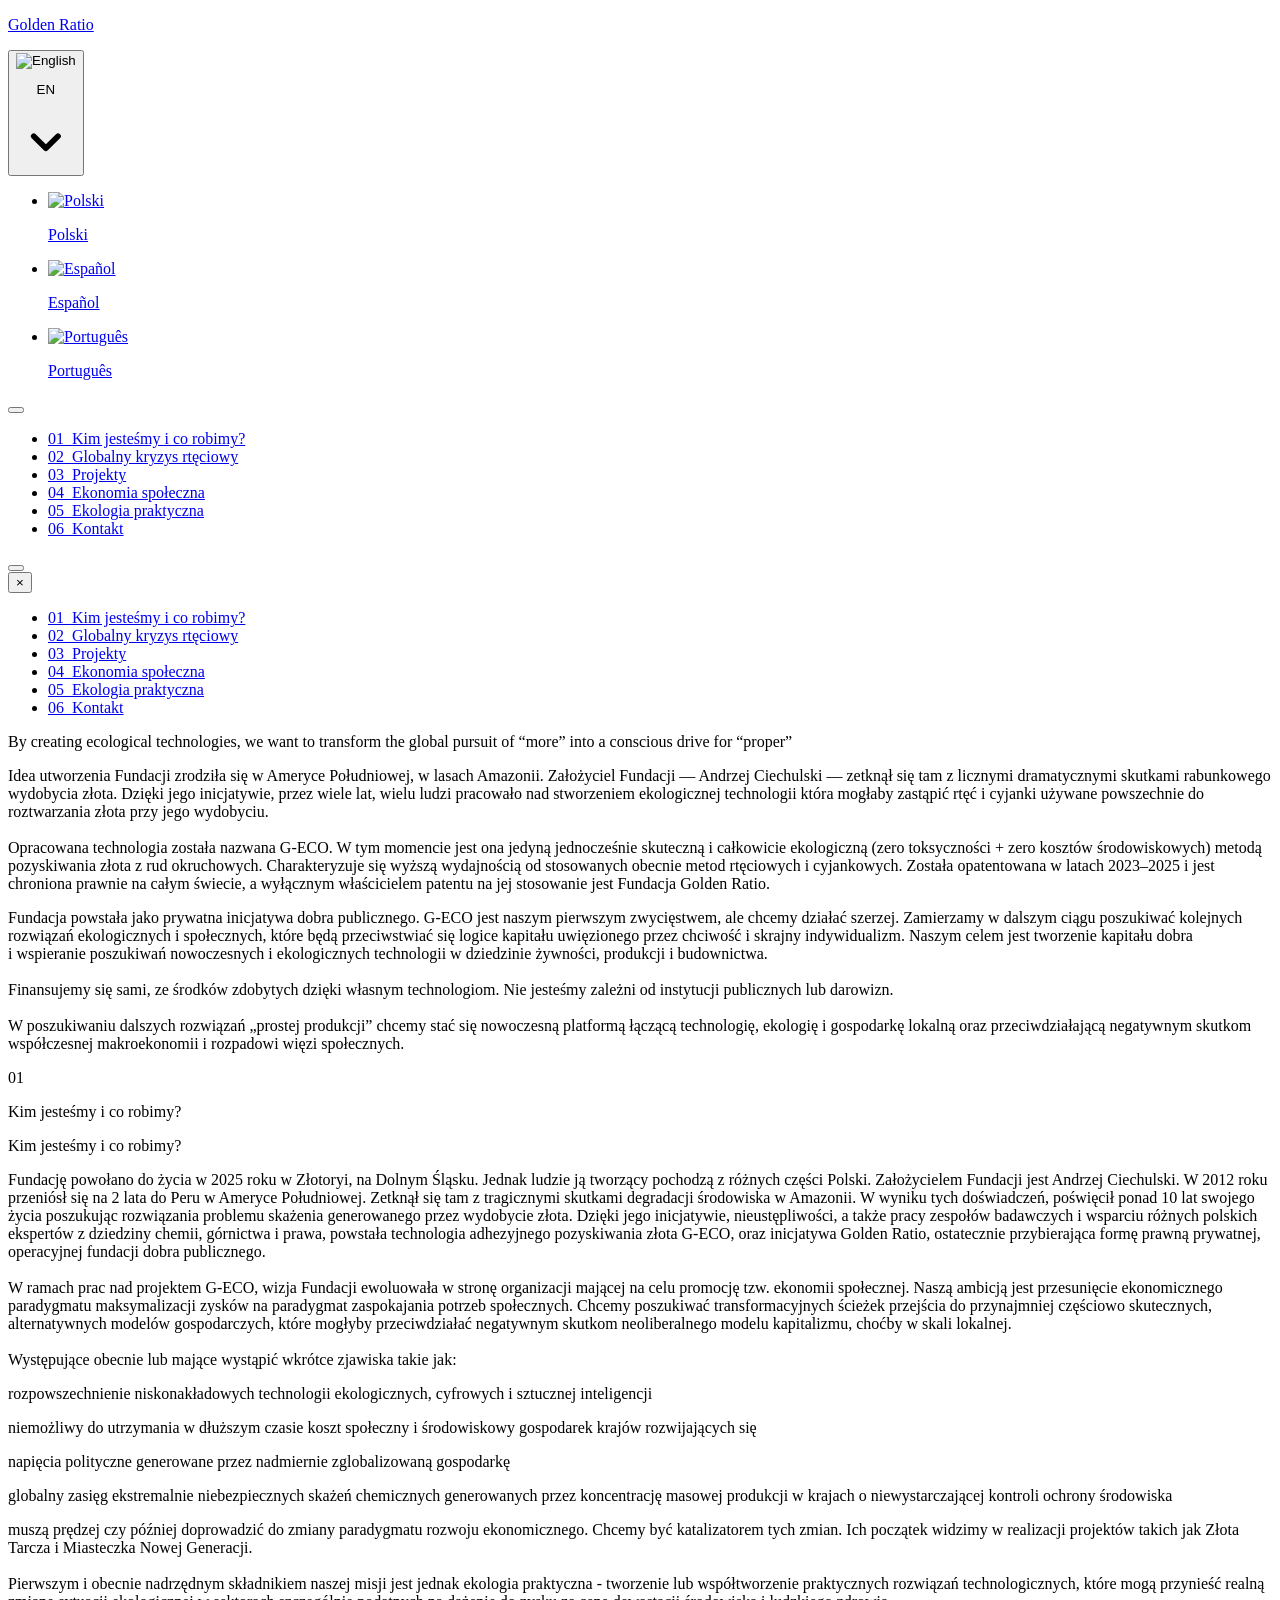
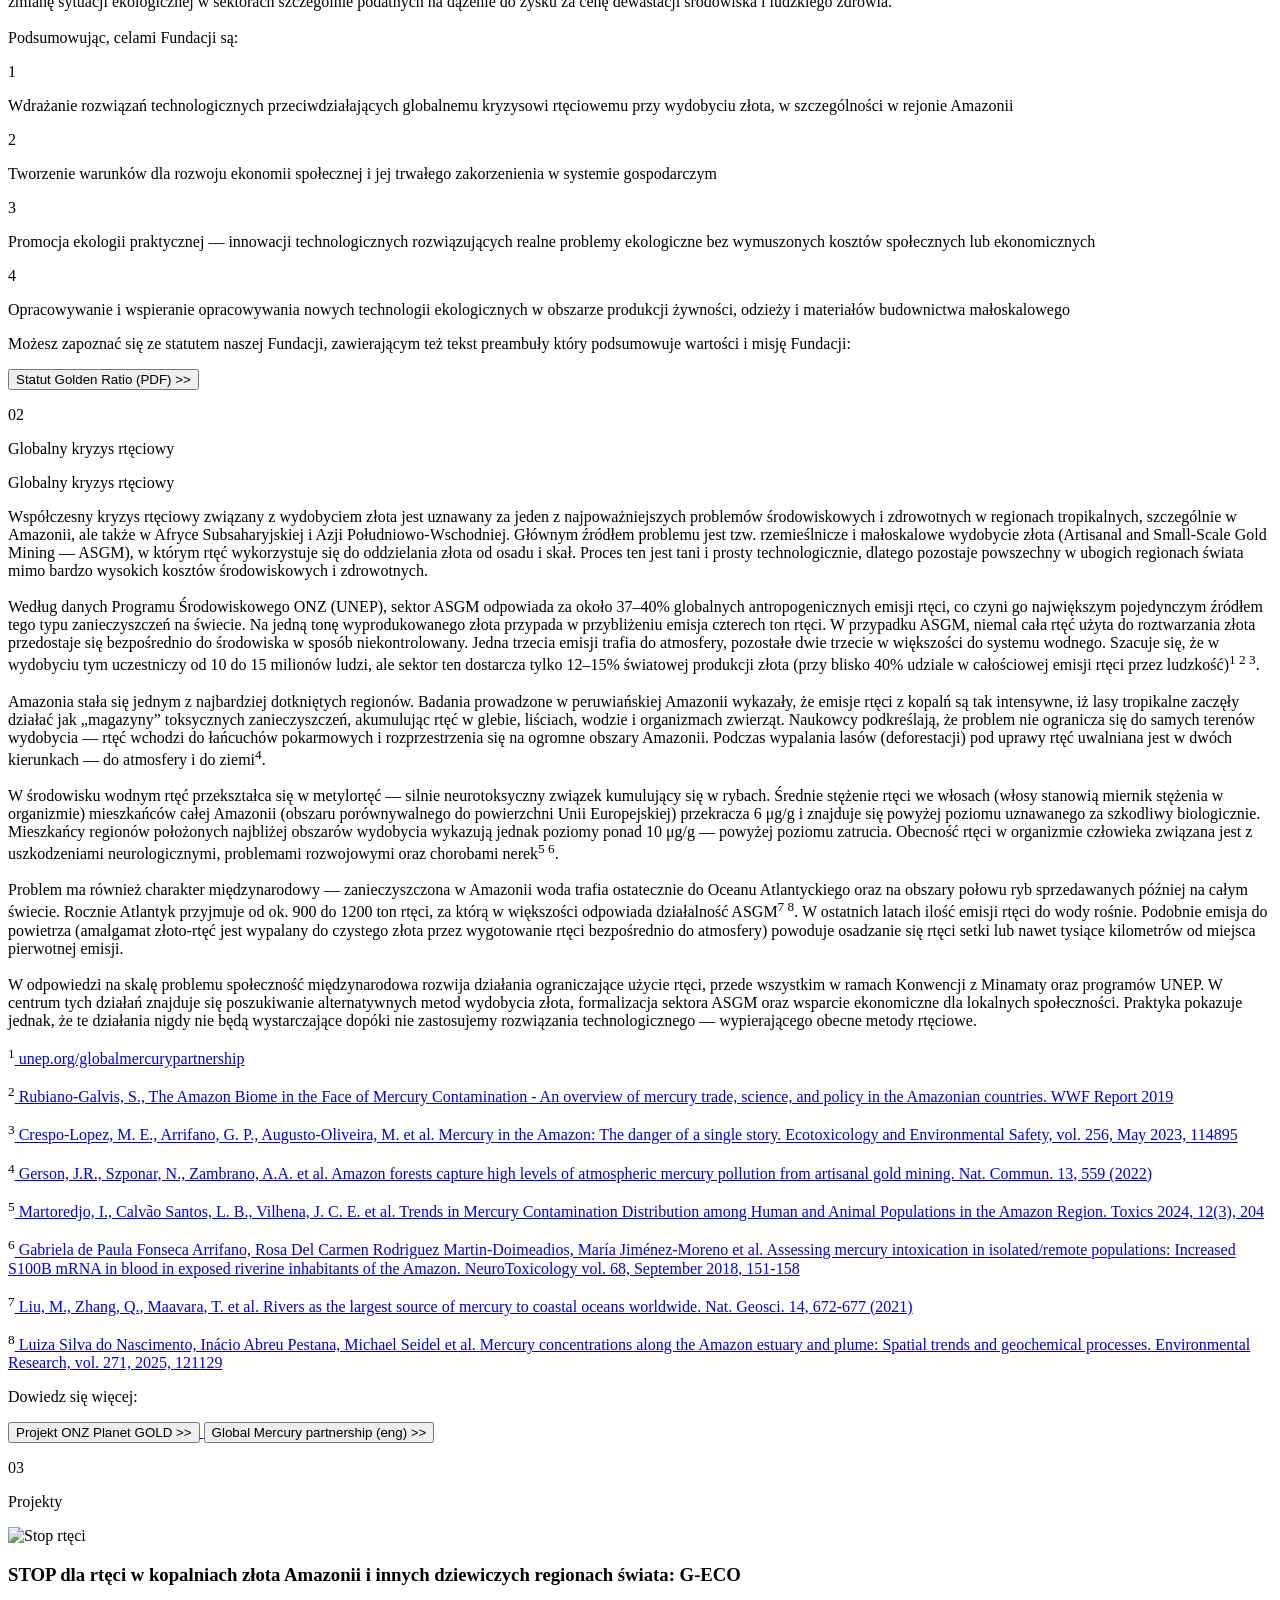
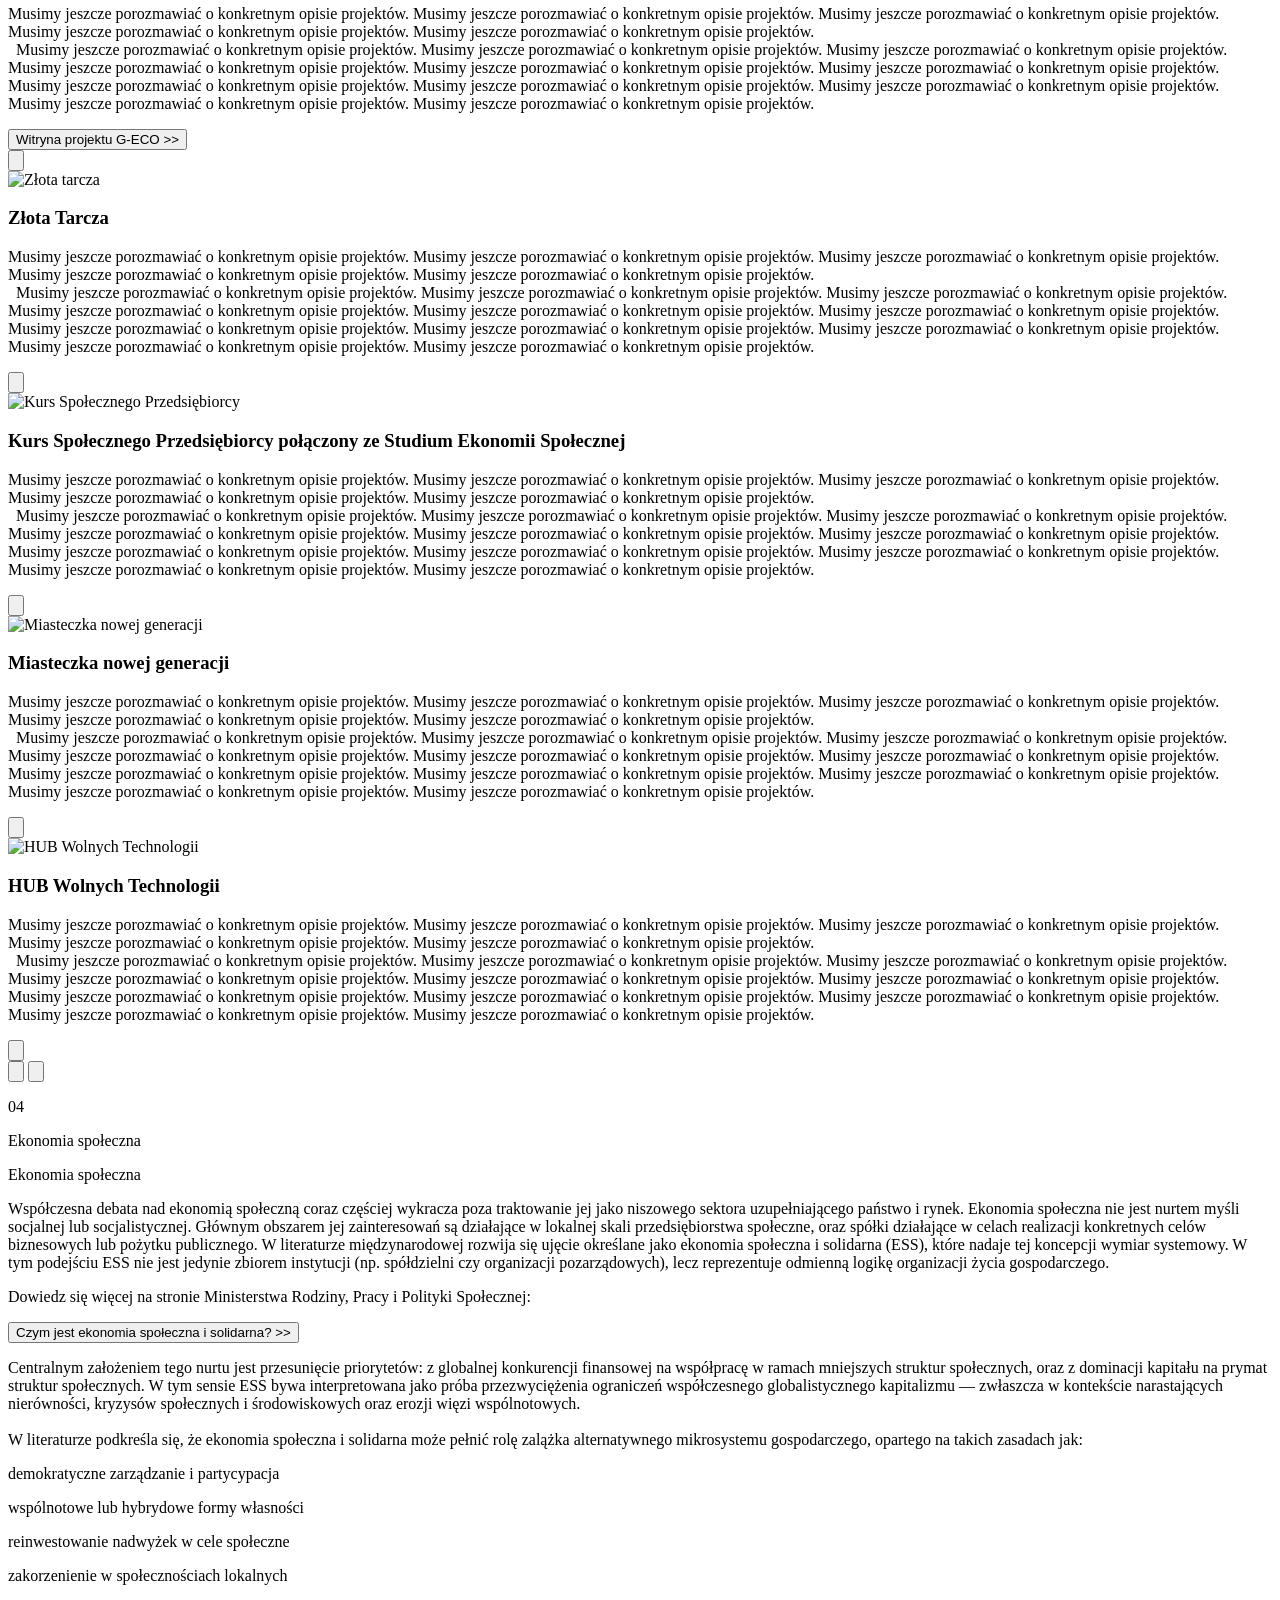
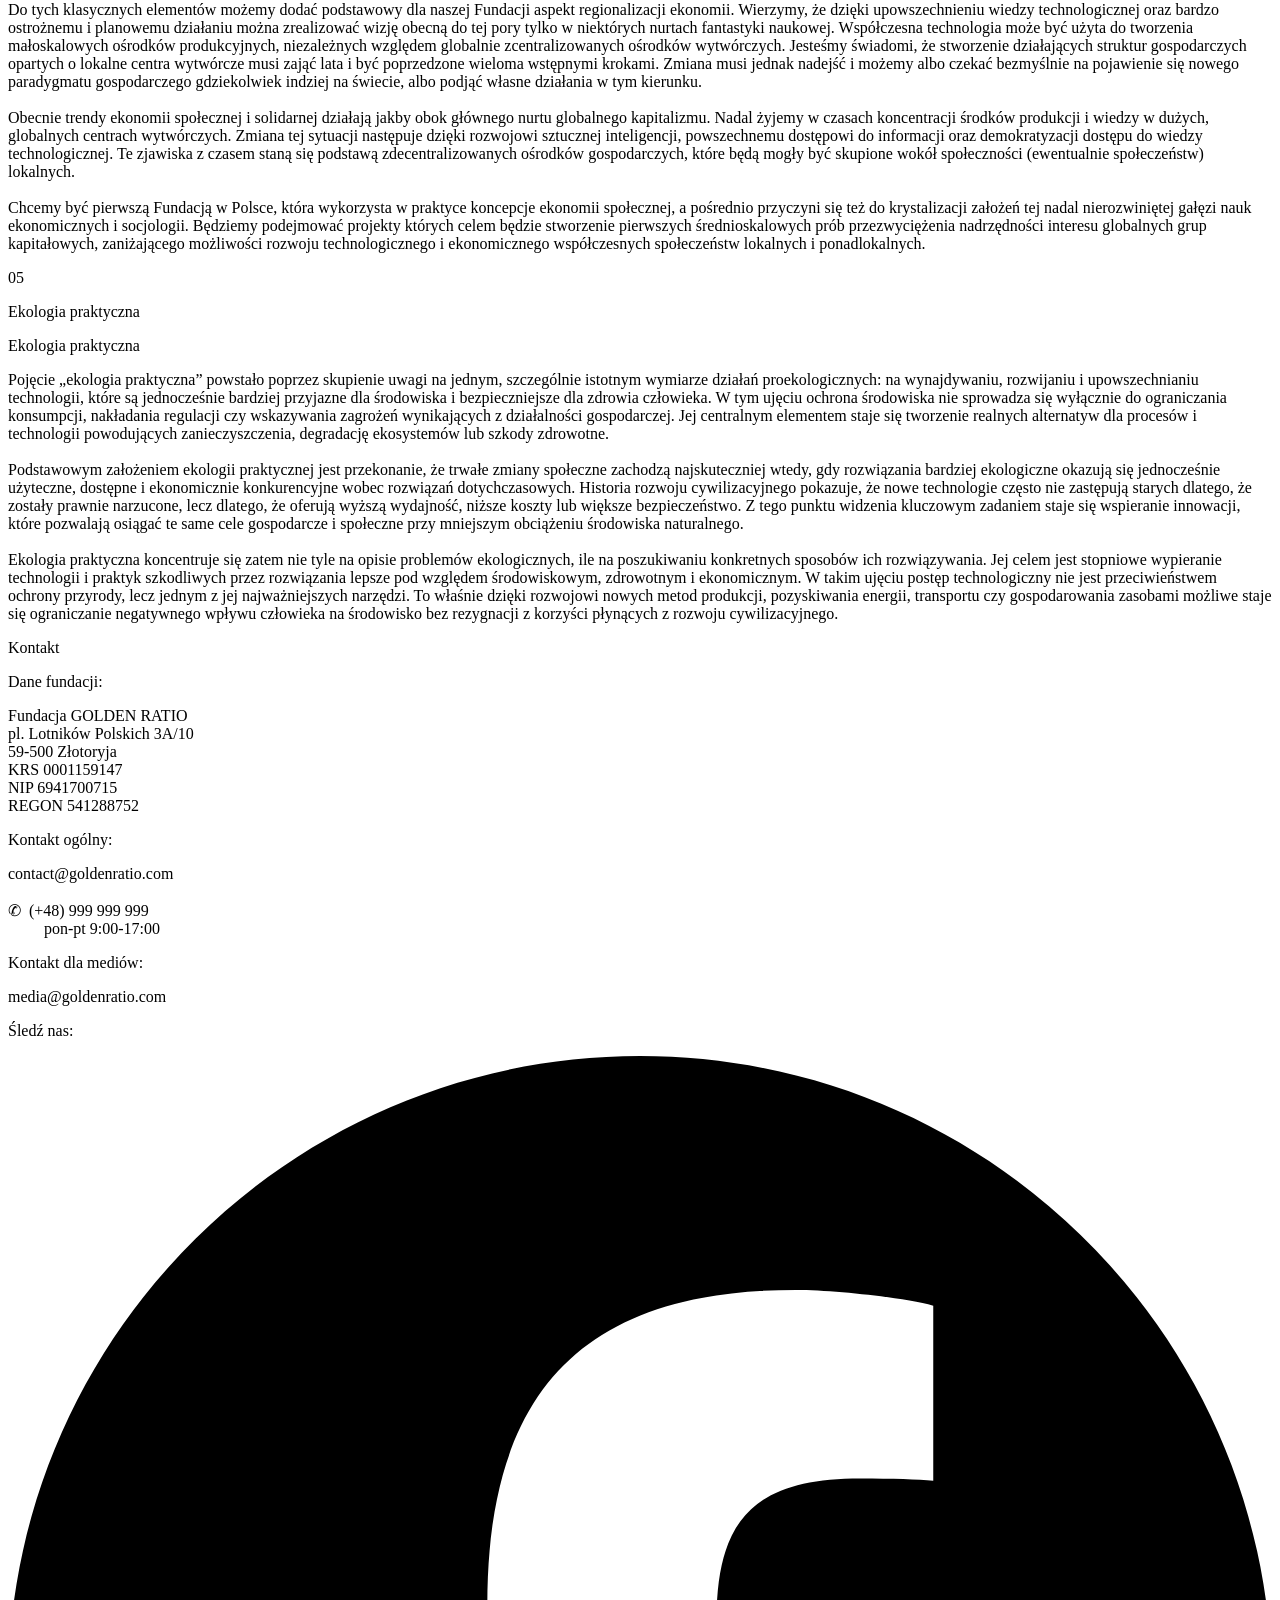
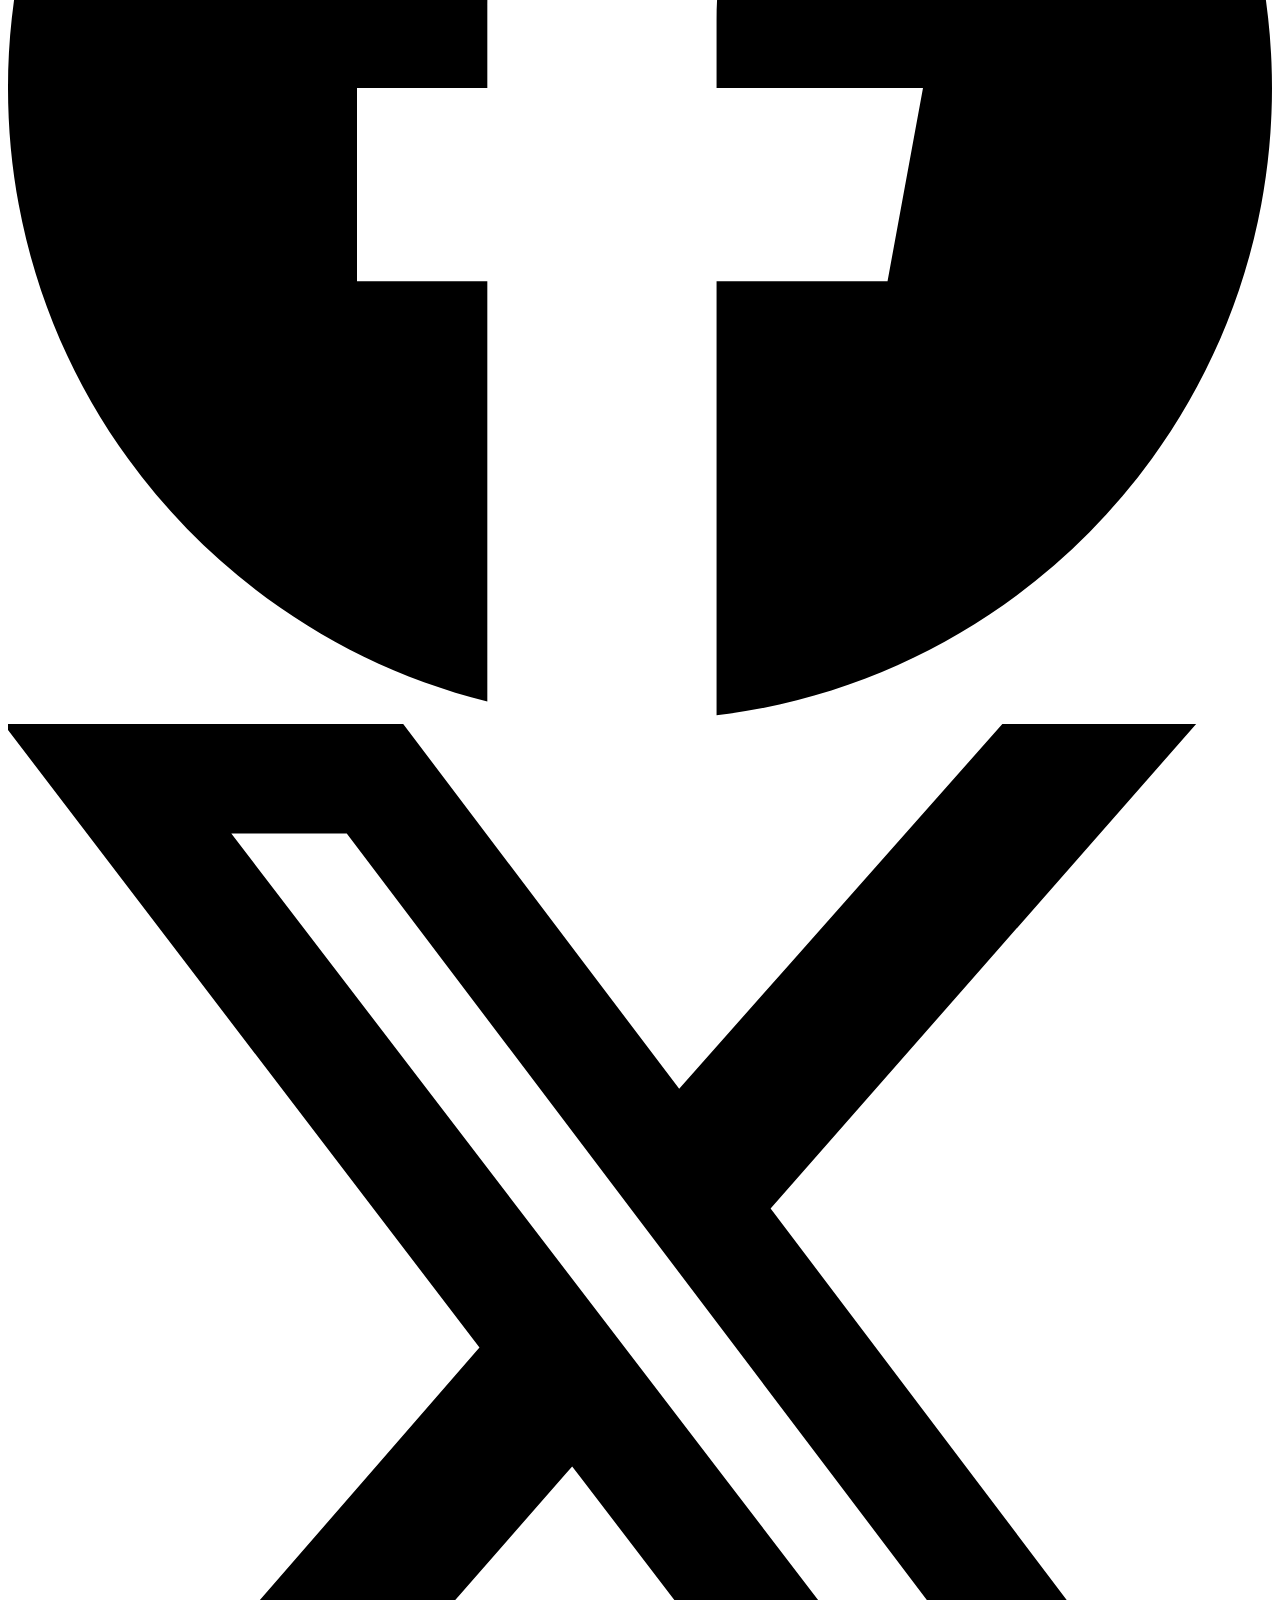
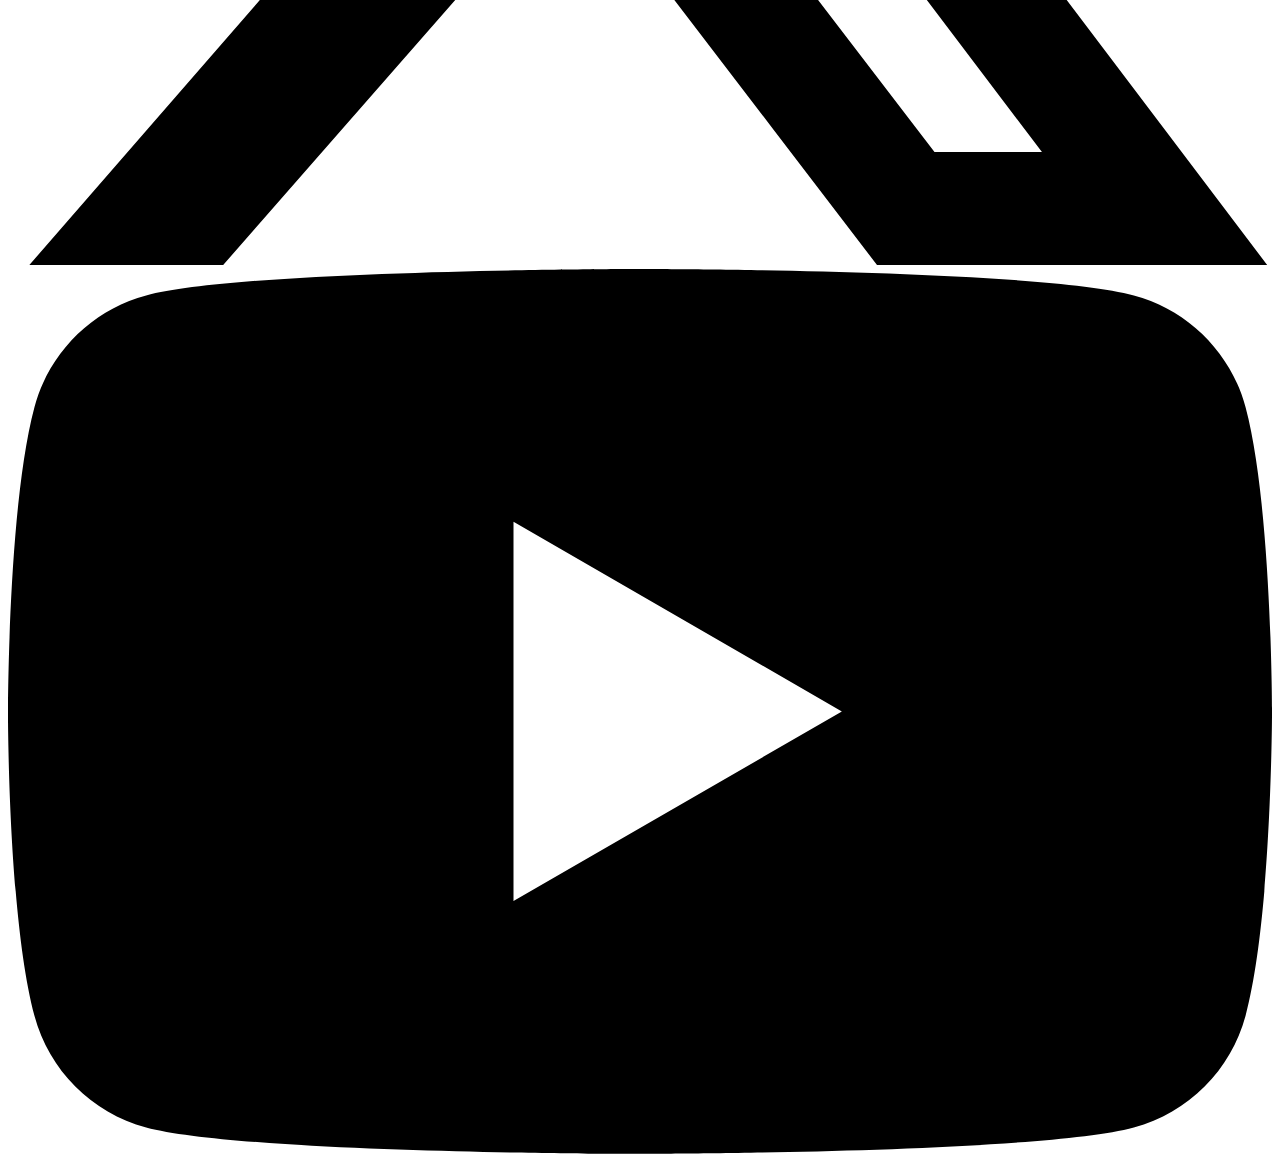
==== commit 466f4136: "Update index.html" ====
--- a/en/index.html
+++ b/en/index.html
@@ -19,8 +19,8 @@
     <meta property="og:url" content="https://goldenratio.com/en/">
     <meta property="og:image" content="https://goldenratio.com/og-image.jpg">
     <meta property="og:locale" content="en_UK">
-    <script type="module" crossorigin src="/assets/main-yOj0MkEY.js"></script>
-    <link rel="stylesheet" crossorigin href="/assets/main-DpLhzsqS.css">
+    <script type="module" crossorigin src="/colourful/assets/main-yOj0MkEY.js"></script>
+    <link rel="stylesheet" crossorigin href="/colourful/assets/main-DpLhzsqS.css">
   </head>
 
 
@@ -86,7 +86,7 @@
                 <div class="flex flex-row items-center">
                   <div class="relative w-4 h-4 rounded-full shadow-[0_0_0_2px_theme(colors.seven)] overflow-hidden mr-1">
                     <img
-                      src="/icons/Flag_of_the_UK2.png"
+                      src="/colourful/icons/Flag_of_the_UK2.png"
                       alt="English"
                       loading="eager"
                       class="h-full w-auto absolute left-0 top-0 object-cover"
@@ -117,7 +117,7 @@
                     <a href="/" class="flex items-center whitespace-nowrap justify-between pl-3 pr-4 py-2 hover:bg-six focus-visible:bg-six transition-colors duration-150 ease-in-out">
                       <div class="flex flex-row items-center">
                         <img
-                          src="/icons/Flag_of_Poland2.png"
+                          src="/colourful/icons/Flag_of_Poland2.png"
                           alt="Polski"
                           loading="lazy"
                           class="w-4 h-4 mr-2 image-render-pixelated"
@@ -133,7 +133,7 @@
                     <a href="/es/" class="flex items-center whitespace-nowrap justify-between pl-3 pr-4 py-2 hover:bg-six focus-visible:bg-six transition-colors duration-150 ease-in-out">
                       <div class="flex flex-row items-center">
                         <img
-                          src="/icons/Flag_of_Spain2.png"
+                          src="/colourful/icons/Flag_of_Spain2.png"
                           alt="Español"
                           loading="lazy"
                           class="w-4 h-4 mr-2 image-render-pixelated"
@@ -149,7 +149,7 @@
                     <a href="/pt/" class="flex items-center whitespace-nowrap justify-between pl-3 pr-4 py-2 hover:bg-six focus-visible:bg-six transition-colors duration-150 ease-in-out">
                       <div class="flex flex-row items-center">
                         <img
-                          src="/icons/Flag_of_Portugal2.png"
+                          src="/colourful/icons/Flag_of_Portugal2.png"
                           alt="Português"
                           loading="lazy"
                           class="w-4 h-4 mr-2 image-render-pixelated"
@@ -575,7 +575,7 @@
             <div class="carousel-track">
 
               <article x-data="{ expanded: false }" class="carousel-card">
-                <img src="/1.jpg" loading="eager" alt="Stop rtęci">
+                <img src="/colourful/1.jpg" loading="eager" alt="Stop rtęci">
                 <h3 x-ref="heading">STOP dla rtęci w kopalniach złota Amazonii i&nbsp;innych dziewiczych regionach świata: G&#8209;ECO</h3>
                 <div x-ref="content"
                   :style="
@@ -596,7 +596,7 @@
               </article>
 
               <article x-data="{ expanded: false }" class="carousel-card">
-                <img src="/2.jpg" loading="eager" alt="Złota tarcza">
+                <img src="/colourful/2.jpg" loading="eager" alt="Złota tarcza">
                 <h3 x-ref="heading">Złota Tarcza</h3>
                 <div x-ref="content"
                   :style="
@@ -616,7 +616,7 @@
               </article>
 
               <article x-data="{ expanded: false }" class="carousel-card">
-                <img src="/3.jpg" loading="lazy" alt="Kurs Społecznego Przedsiębiorcy">
+                <img src="/colourful/3.jpg" loading="lazy" alt="Kurs Społecznego Przedsiębiorcy">
                 <h3 x-ref="heading">Kurs Społecznego Przedsiębiorcy połączony ze Studium Ekonomii Społecznej</h3>
                 <div x-ref="content"
                   :style="
@@ -636,7 +636,7 @@
               </article>
 
               <article x-data="{ expanded: false }" class="carousel-card">
-                <img src="/4.jpg" loading="lazy" alt="Miasteczka nowej generacji">
+                <img src="/colourful/4.jpg" loading="lazy" alt="Miasteczka nowej generacji">
                 <h3 x-ref="heading">Miasteczka nowej generacji</h3>
                 <div x-ref="content"
                   :style="
@@ -656,7 +656,7 @@
               </article>
 
               <article x-data="{ expanded: false }" class="carousel-card">
-                <img src="/5.jpg" loading="lazy" alt="HUB Wolnych Technologii">
+                <img src="/colourful/5.jpg" loading="lazy" alt="HUB Wolnych Technologii">
                 <h3 x-ref="heading">HUB Wolnych Technologii</h3>
                 <div x-ref="content"
                   :style="
